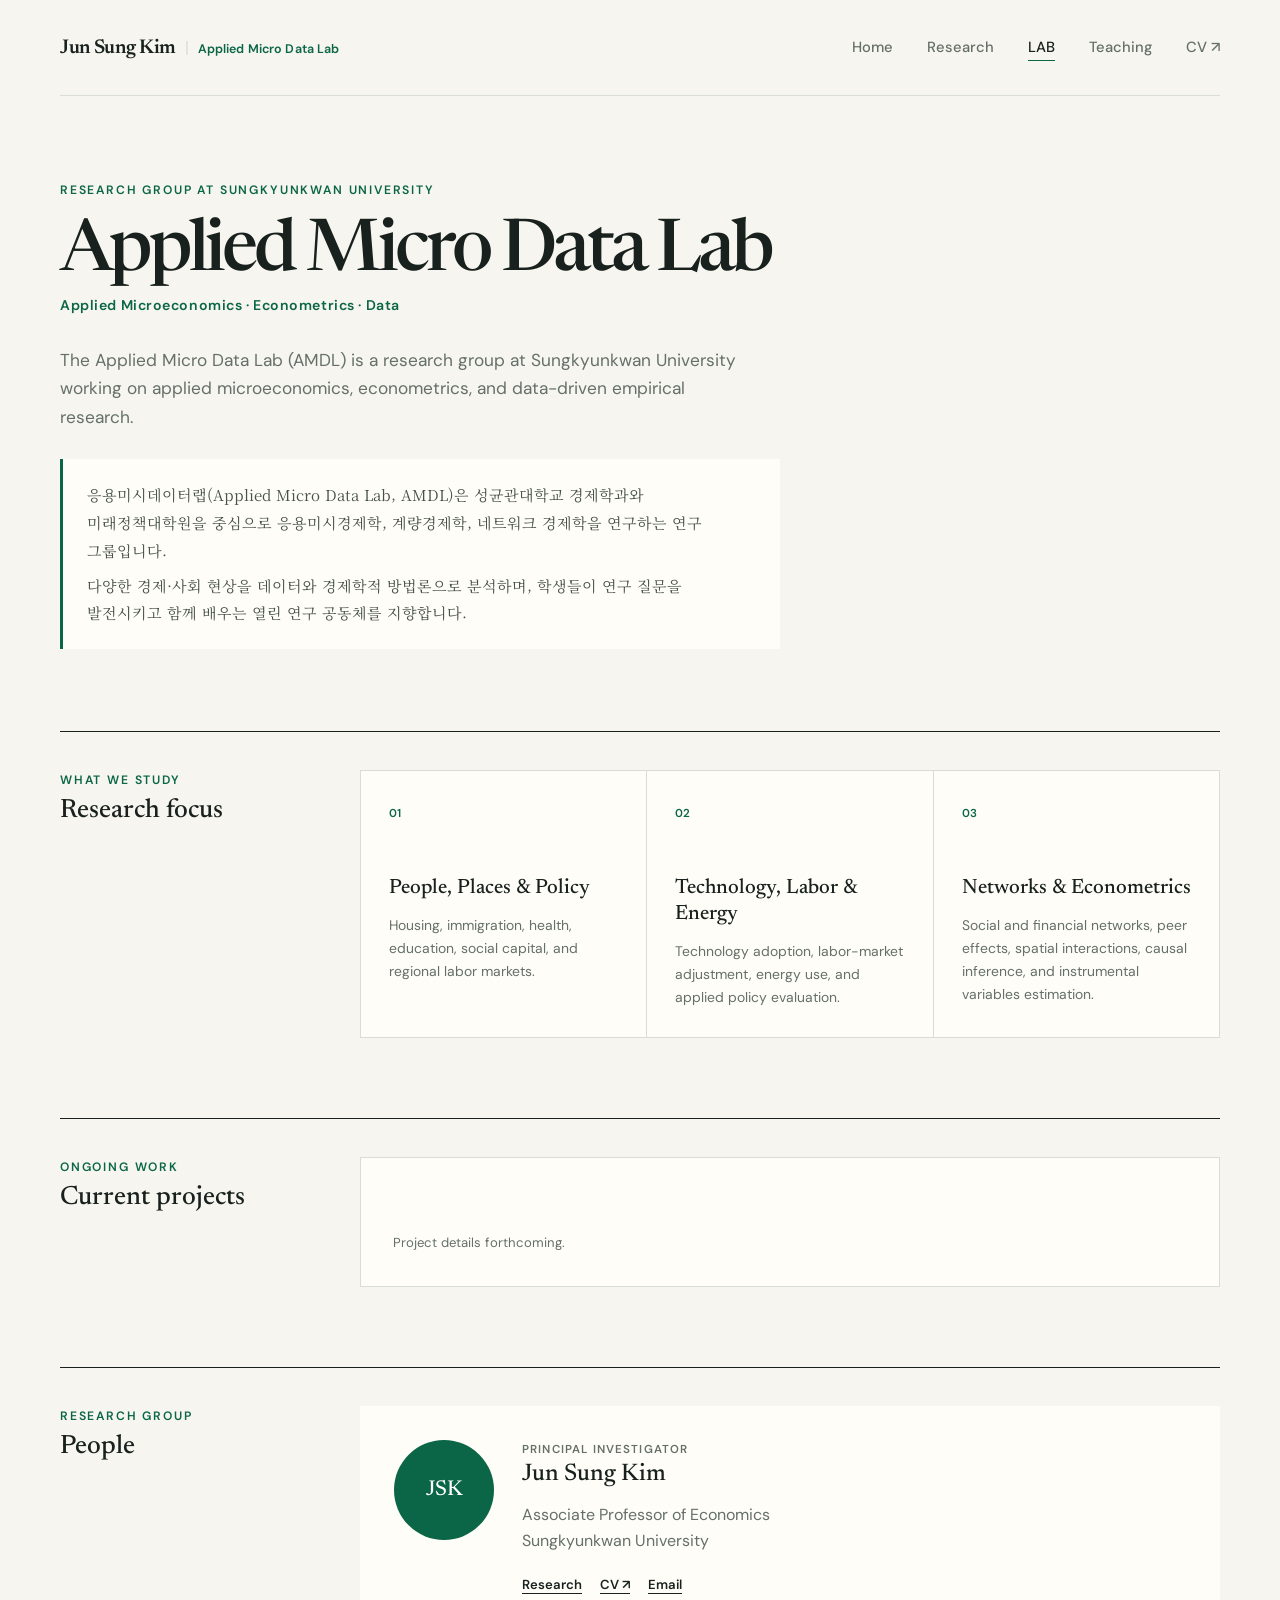
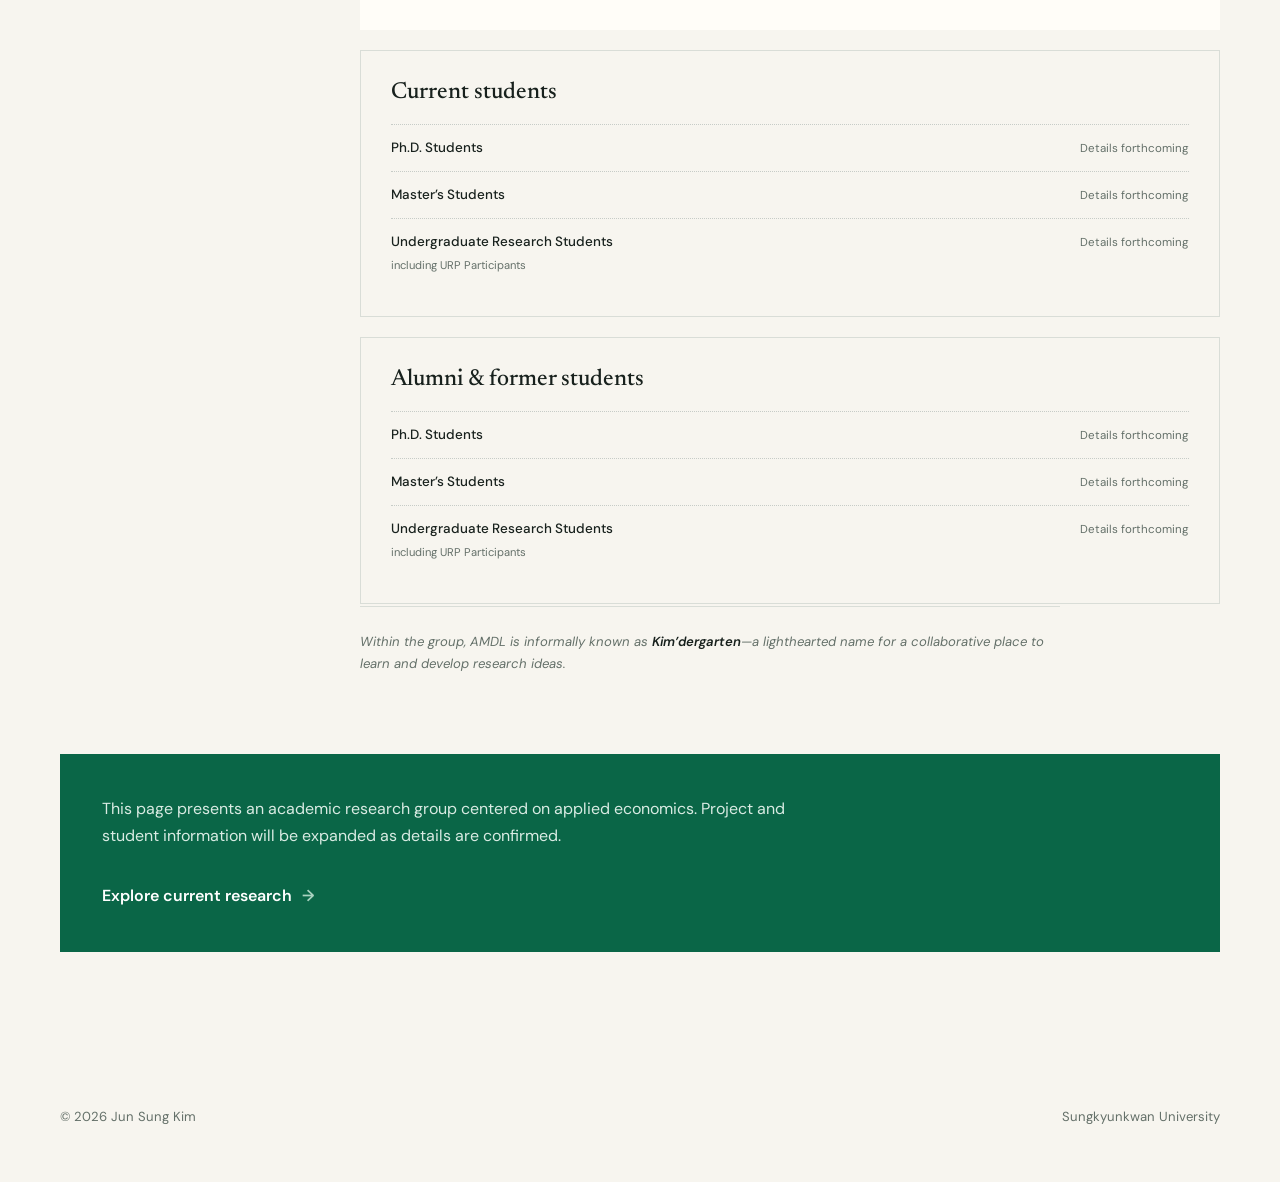
==== lab.html @ 31ae0c9d "Refine lab copy navigation and contact" ====
<!doctype html>
<html lang="en">
<head>
  <meta charset="utf-8">
  <meta name="viewport" content="width=device-width, initial-scale=1">
  <meta name="description" content="Applied Micro Data Lab, an economics research group at Sungkyunkwan University led by Jun Sung Kim.">
  <title>LAB | Jun Sung Kim</title>
  <link rel="preconnect" href="https://fonts.googleapis.com">
  <link rel="preconnect" href="https://fonts.gstatic.com" crossorigin>
  <link href="https://fonts.googleapis.com/css2?family=DM+Sans:wght@400;500;600&family=Newsreader:opsz,wght@6..72,500;6..72,600&family=Noto+Serif+KR:wght@500;600&display=swap" rel="stylesheet">
  <link rel="stylesheet" href="assets/style.css">
  <script src="assets/lab-data.js" defer></script>
  <script src="assets/site.js" defer></script>
</head>
<body>
  <header class="site-header">
    <a class="brand" href="index.html" aria-label="Jun Sung Kim and Applied Micro Data Lab, home"><strong>Jun Sung Kim</strong><span class="brand-divider">|</span><span class="brand-lab" data-lab-brand>Applied Micro Data Lab</span></a>
    <button class="menu-toggle" type="button" aria-expanded="false" aria-controls="site-nav">Menu</button>
    <nav id="site-nav" class="site-nav" aria-label="Primary navigation">
      <a href="index.html">Home</a>
      <a href="research.html">Research</a>
      <a class="active" href="lab.html" aria-current="page">LAB</a>
      <a href="teaching.html">Teaching</a>
      <a href="assets/Jun_Sung_Kim_CV.pdf" target="_blank">CV <span aria-hidden="true">↗</span></a>
    </nav>
  </header>

  <main class="page-shell lab-page">
    <header class="lab-heading">
      <p class="eyebrow">Research group at Sungkyunkwan University</p>
      <h1 data-lab-name>Applied Micro Data Lab</h1>
      <p class="lab-tagline" data-lab-tagline>Applied Microeconomics · Econometrics · Data</p>
      <p class="lab-introduction" data-lab-description>The Applied Micro Data Lab (AMDL) is a research group at Sungkyunkwan University working on applied microeconomics, econometrics, and data-driven empirical research.</p>
      <div class="lab-introduction-ko" lang="ko">
        <p>응용미시데이터랩(Applied Micro Data Lab, AMDL)은 성균관대학교 경제학과와 미래정책대학원을 중심으로 응용미시경제학, 계량경제학, 네트워크 경제학을 연구하는 연구 그룹입니다.</p>
        <p>다양한 경제·사회 현상을 데이터와 경제학적 방법론으로 분석하며, 학생들이 연구 질문을 발전시키고 함께 배우는 열린 연구 공동체를 지향합니다.</p>
      </div>
    </header>

    <section class="lab-section lab-focus" aria-labelledby="lab-focus-title">
      <div class="section-label">
        <p class="small-label">What we study</p>
        <h2 id="lab-focus-title">Research focus</h2>
      </div>
      <div class="focus-grid">
        <article>
          <span>01</span>
          <h3>People, Places &amp; Policy</h3>
          <p>Housing, immigration, health, education, social capital, and regional labor markets.</p>
        </article>
        <article>
          <span>02</span>
          <h3>Technology, Labor &amp; Energy</h3>
          <p>Technology adoption, labor-market adjustment, energy use, and applied policy evaluation.</p>
        </article>
        <article>
          <span>03</span>
          <h3>Networks &amp; Econometrics</h3>
          <p>Social and financial networks, peer effects, spatial interactions, causal inference, and instrumental variables estimation.</p>
        </article>
      </div>
    </section>

    <section class="lab-section projects-section" aria-labelledby="projects-title">
      <div class="section-label">
        <p class="small-label">Ongoing work</p>
        <h2 id="projects-title">Current projects</h2>
      </div>
      <div class="project-list">
        <div class="empty-state">
          <p>Project details forthcoming.</p>
        </div>
      </div>
    </section>

    <section class="lab-section people-section" aria-labelledby="people-title">
      <div class="section-label">
        <p class="small-label">Research group</p>
        <h2 id="people-title">People</h2>
      </div>
      <div class="people-content">
        <article class="person-card">
          <div class="person-monogram" aria-hidden="true">JSK</div>
          <div>
            <p class="person-role">Principal Investigator</p>
            <h3>Jun Sung Kim</h3>
            <p>Associate Professor of Economics<br>Sungkyunkwan University</p>
            <div class="person-links">
              <a href="research.html">Research</a>
              <a href="assets/Jun_Sung_Kim_CV.pdf" target="_blank">CV ↗</a>
              <a href="mailto:jskim1221@g.skku.edu">Email</a>
            </div>
          </div>
        </article>
        <div class="people-groups">
          <section class="student-group" aria-labelledby="current-students-title">
            <h3 id="current-students-title">Current students</h3>
            <ul class="student-categories">
              <li><span>Ph.D. Students</span><em>Details forthcoming</em></li>
              <li><span>Master’s Students</span><em>Details forthcoming</em></li>
              <li><span>Undergraduate Research Students <small>including URP Participants</small></span><em>Details forthcoming</em></li>
            </ul>
          </section>
          <section class="student-group" aria-labelledby="former-students-title">
            <h3 id="former-students-title">Alumni &amp; former students</h3>
            <ul class="student-categories">
              <li><span>Ph.D. Students</span><em>Details forthcoming</em></li>
              <li><span>Master’s Students</span><em>Details forthcoming</em></li>
              <li><span>Undergraduate Research Students <small>including URP Participants</small></span><em>Details forthcoming</em></li>
            </ul>
          </section>
        </div>
      </div>
      <p class="lab-nickname">Within the group, AMDL is informally known as <span data-lab-informal>Kim’dergarten</span>—a lighthearted name for a collaborative place to learn and develop research ideas.</p>
    </section>

    <section class="lab-note" aria-label="About the group">
      <p>This page presents an academic research group centered on applied economics. Project and student information will be expanded as details are confirmed.</p>
      <a class="text-link" href="research.html">Explore current research <span aria-hidden="true">→</span></a>
    </section>
  </main>

  <footer class="site-footer"><p>© <span data-year></span> Jun Sung Kim</p><p>Sungkyunkwan University</p></footer>
</body>
</html>
---- assets/style.css ----
:root {
  --ink: #18211d;
  --muted: #647069;
  --paper: #f7f5ef;
  --surface: #fffdf8;
  --line: #d9ddd7;
  --accent: #0a6647;
  --accent-light: #dcece5;
  --max-width: 1160px;
}

* { box-sizing: border-box; }

html { scroll-behavior: smooth; }

body {
  margin: 0;
  color: var(--ink);
  background: var(--paper);
  font-family: "DM Sans", sans-serif;
  font-size: 16px;
  line-height: 1.65;
  -webkit-font-smoothing: antialiased;
}

a { color: inherit; }

.site-header {
  width: min(calc(100% - 48px), var(--max-width));
  min-height: 96px;
  margin: 0 auto;
  display: flex;
  align-items: center;
  justify-content: space-between;
  border-bottom: 1px solid var(--line);
}

.brand {
  display: flex;
  align-items: baseline;
  gap: 9px;
  font: 500 1.05rem/1 "DM Sans", sans-serif;
  text-decoration: none;
  letter-spacing: -0.02em;
}

.brand strong { font: 600 1.25rem/1 "Newsreader", serif; }
.brand-divider { color: var(--line); font-weight: 400; }
.brand-lab { color: var(--accent); font-size: 0.78rem; font-weight: 600; letter-spacing: 0.01em; }

.site-nav { display: flex; align-items: center; gap: 34px; }

.site-nav a {
  color: var(--muted);
  font-size: 0.92rem;
  font-weight: 500;
  text-decoration: none;
  transition: color 160ms ease;
}

.site-nav a:hover, .site-nav a.active { color: var(--ink); }
.site-nav a.active { text-decoration: underline; text-decoration-color: var(--accent); text-underline-offset: 8px; }
.menu-toggle { display: none; }

main, .site-footer { width: min(calc(100% - 48px), var(--max-width)); margin-inline: auto; }

.hero {
  min-height: 490px;
  padding: 92px 0 72px;
  position: relative;
  overflow: hidden;
}

.hero::after {
  content: "";
  position: absolute;
  width: 460px;
  height: 460px;
  right: -90px;
  top: 56px;
  z-index: -1;
  border: 1px solid #c9d6ce;
  border-radius: 50%;
  box-shadow: inset 0 0 0 74px var(--paper), inset 0 0 0 75px #dbe2dd;
}

.eyebrow, .small-label {
  color: var(--accent);
  font-size: 0.76rem;
  font-weight: 600;
  letter-spacing: 0.15em;
  text-transform: uppercase;
}

.hero h1, .page-heading h1 {
  margin: 18px 0 24px;
  font: 500 clamp(4.3rem, 9vw, 7.6rem)/0.84 "Newsreader", serif;
  letter-spacing: -0.065em;
}

.hero h1 { font-size: clamp(3rem, 5.6vw, 4.9rem); }

.hero h1 span {
  color: var(--accent);
  font-family: "Noto Serif KR", serif;
  font-size: 0.44em;
  font-weight: 500;
  letter-spacing: -0.06em;
}

.hero-intro {
  max-width: 650px;
  margin: 0;
  color: #465149;
  font: 500 clamp(1.2rem, 2vw, 1.55rem)/1.5 "Newsreader", serif;
}

.hero-actions { display: flex; gap: 12px; margin-top: 38px; }

.button {
  display: inline-flex;
  align-items: center;
  justify-content: center;
  min-height: 48px;
  padding: 10px 20px;
  border: 1px solid var(--ink);
  text-decoration: none;
  font-size: 0.9rem;
  font-weight: 600;
  transition: transform 160ms ease, background 160ms ease;
}

.button:hover { transform: translateY(-2px); }
.button-primary { color: white; background: var(--ink); }
.button-secondary { background: transparent; }

.home-grid {
  display: grid;
  grid-template-columns: 1fr 1fr 0.82fr;
  border-top: 1px solid var(--line);
  border-bottom: 1px solid var(--line);
}

.feature-card, .contact-card { min-height: 310px; padding: 40px; }
.feature-card { border-right: 1px solid var(--line); }
.card-number { color: var(--accent); font-size: 0.75rem; }
.feature-card h2 { margin: 52px 0 12px; font: 500 2rem "Newsreader", serif; }
.feature-card p { max-width: 340px; color: var(--muted); }
.text-link { display: inline-block; margin-top: 14px; font-weight: 600; text-decoration: none; }
.text-link span { color: var(--accent); margin-left: 6px; }

.contact-card {
  color: white;
  background: var(--accent);
  display: flex;
  flex-direction: column;
  justify-content: space-between;
}

.contact-card .small-label { color: #a9d2c0; }
.contact-card p { margin: 6px 0; }
.contact-card a { font-weight: 600; text-underline-offset: 4px; }

.site-footer {
  min-height: 130px;
  display: flex;
  align-items: center;
  justify-content: space-between;
  color: var(--muted);
  font-size: 0.82rem;
}

.page-shell { padding: 72px 0 100px; }
.page-heading { max-width: 800px; margin-bottom: 72px; }
.page-heading h1 { font-size: clamp(2.9rem, 5.5vw, 4.8rem); }
.page-heading > p:last-child { max-width: 620px; color: var(--muted); font-size: 1.12rem; }

.research-section { display: grid; grid-template-columns: 250px 1fr; gap: 50px; padding-top: 32px; border-top: 1px solid var(--ink); }
.research-section + .research-section { margin-top: 100px; }
.research-section > h2 { margin: 0; font: 500 1.6rem "Newsreader", serif; }
.publication-list { margin: 0; padding: 0; list-style: none; }
.publication-list li { display: grid; grid-template-columns: 68px 1fr; gap: 22px; padding: 0 0 34px; margin-bottom: 34px; border-bottom: 1px solid var(--line); }
.pub-year { color: var(--accent); font-size: 0.8rem; font-weight: 600; }
.publication-list h3, .paper-card h3 { margin: -6px 0 8px; font: 500 1.38rem/1.35 "Newsreader", serif; }
.publication-list h3 a { text-decoration: none; transition: color 160ms ease; }
.publication-list h3 a:hover { color: var(--accent); }
.publication-list h3 a span { color: var(--accent); font: 500 0.78rem "DM Sans", sans-serif; }
.publication-list p, .paper-card p { margin: 0; color: var(--muted); font-size: 0.9rem; }

.paper-card { display: flex; gap: 32px; align-items: center; justify-content: space-between; padding: 32px; background: var(--surface); }
.paper-card .button { flex: 0 0 auto; }

.teaching-list { border-top: 1px solid var(--ink); }
.institution { display: grid; grid-template-columns: 320px 1fr; gap: 50px; padding: 48px 0; border-bottom: 1px solid var(--line); }
.institution-heading > span { color: var(--accent); font-size: 0.72rem; font-weight: 600; letter-spacing: 0.12em; text-transform: uppercase; }
.institution h2 { margin: 8px 0 0; font: 500 1.65rem "Newsreader", serif; }
.institution ul { margin: 0; padding: 0; list-style: none; }
.institution li { padding: 13px 0; border-bottom: 1px dotted #c7ccc7; }
.institution li:last-child { border: 0; }
.institution li strong { display: inline-block; min-width: 110px; color: var(--accent); font-size: 0.8rem; }
.institution li span { float: right; color: var(--muted); font-size: 0.78rem; }

.lab-heading { max-width: 850px; margin-bottom: 82px; }
.lab-heading h1 { margin: 18px 0 6px; font: 500 clamp(3rem, 5.6vw, 4.9rem)/0.98 "Newsreader", serif; letter-spacing: -0.055em; }
.lab-tagline { margin: 0 0 28px; color: var(--accent); font-size: 0.88rem; font-weight: 600; letter-spacing: 0.04em; }
.lab-introduction { max-width: 680px; margin: 0; color: var(--muted); font-size: 1.08rem; }
.lab-introduction-ko { max-width: 720px; margin-top: 28px; padding: 22px 24px; border-left: 3px solid var(--accent); background: var(--surface); font-family: "Noto Serif KR", serif; word-break: keep-all; }
.lab-introduction-ko p { margin: 0; color: #465149; font-size: 0.94rem; line-height: 1.85; }
.lab-introduction-ko p + p { margin-top: 7px; }
.lab-section { display: grid; grid-template-columns: 250px 1fr; gap: 50px; padding: 38px 0 80px; border-top: 1px solid var(--ink); }
.section-label h2 { margin: 8px 0 0; font: 500 1.65rem "Newsreader", serif; }
.section-label p { margin: 0; }
.focus-grid { display: grid; grid-template-columns: repeat(3, 1fr); gap: 1px; background: var(--line); border: 1px solid var(--line); }
.focus-grid article { min-height: 260px; padding: 28px; background: var(--surface); }
.focus-grid article > span { color: var(--accent); font-size: 0.72rem; font-weight: 600; }
.focus-grid h3 { margin: 50px 0 12px; font: 500 1.3rem/1.25 "Newsreader", serif; }
.focus-grid p { margin: 0; color: var(--muted); font-size: 0.87rem; }
.people-content { display: block; }
.person-card { display: grid; grid-template-columns: 100px 1fr; gap: 28px; padding: 34px; background: var(--surface); }
.person-monogram { width: 100px; height: 100px; display: grid; place-items: center; border-radius: 50%; color: white; background: var(--accent); font: 500 1.35rem "Newsreader", serif; }
.person-role { margin: 0 0 3px; color: var(--accent); font-size: 0.72rem; font-weight: 600; letter-spacing: 0.1em; text-transform: uppercase; }
.person-card h3, .students-note h3 { margin: 0 0 8px; font: 500 1.5rem "Newsreader", serif; }
.person-card p, .students-note p { color: var(--muted); }
.person-links { display: flex; gap: 18px; margin-top: 20px; }
.person-links a { font-size: 0.82rem; font-weight: 600; text-underline-offset: 4px; }
.people-groups { display: grid; gap: 20px; margin-top: 20px; }
.student-group { padding: 30px; border: 1px solid var(--line); }
.student-group .small-label { margin: 0 0 6px; }
.student-group h3 { margin: 0 0 20px; font: 500 1.45rem "Newsreader", serif; }
.student-categories { margin: 0; padding: 0; list-style: none; }
.student-categories li { display: flex; align-items: baseline; justify-content: space-between; gap: 20px; padding: 12px 0; border-top: 1px dotted #c7ccc7; }
.student-categories span { font-size: 0.84rem; font-weight: 500; }
.student-categories small { display: block; margin-top: 2px; color: var(--muted); font-size: 0.7rem; font-weight: 400; }
.student-categories em { flex: 0 0 auto; color: var(--muted); font-size: 0.72rem; font-style: normal; }
.project-list { min-width: 0; }
.empty-state { min-height: 130px; padding: 32px; display: flex; align-items: flex-end; border: 1px solid var(--line); background: var(--surface); }
.empty-state p { margin: 0; color: var(--muted); font-size: 0.82rem; }
.lab-nickname { grid-column: 2; max-width: 700px; margin: -48px 0 0; padding-top: 24px; border-top: 1px solid var(--line); color: var(--muted); font-size: 0.82rem; font-style: italic; }
.lab-nickname span { color: var(--ink); font-weight: 600; }
.lab-note { padding: 42px; color: white; background: var(--accent); }
.lab-note p { max-width: 700px; margin: 0 0 20px; color: #d9ebe3; }
.lab-note .text-link { color: white; }
.lab-note .text-link span { color: #a9d2c0; }

@media (max-width: 800px) {
  .site-header { min-height: 78px; }
  .menu-toggle { display: block; padding: 9px 0; border: 0; color: var(--ink); background: none; font: 600 0.85rem "DM Sans", sans-serif; }
  .site-nav { display: none; position: absolute; z-index: 10; top: 78px; left: 0; width: 100%; padding: 22px 24px 28px; background: var(--paper); border-bottom: 1px solid var(--line); flex-direction: column; align-items: flex-start; gap: 18px; }
  .site-nav.open { display: flex; }
  .hero { min-height: auto; padding: 64px 0; }
  .hero::after { width: 280px; height: 280px; right: -150px; top: 80px; }
  .hero h1 { font-size: clamp(2.9rem, 13vw, 4.2rem); }
  .home-grid { grid-template-columns: 1fr; }
  .feature-card { border-right: 0; border-bottom: 1px solid var(--line); }
  .page-shell { padding-top: 58px; }
  .page-heading { margin-bottom: 54px; }
  .research-section, .institution { grid-template-columns: 1fr; gap: 30px; }
  .paper-card { align-items: flex-start; flex-direction: column; }
  .lab-section { grid-template-columns: 1fr; gap: 28px; }
  .focus-grid { grid-template-columns: 1fr; }
  .focus-grid article { min-height: 210px; }
  .people-content { grid-template-columns: 1fr; }
  .lab-nickname { grid-column: 1; margin-top: -34px; }
}

@media (max-width: 520px) {
  .site-header, main, .site-footer { width: min(calc(100% - 32px), var(--max-width)); }
  .hero-actions { align-items: stretch; flex-direction: column; }
  .feature-card, .contact-card { min-height: 280px; padding: 30px; }
  .publication-list li { grid-template-columns: 1fr; gap: 8px; }
  .institution li strong { display: block; }
  .institution li span { float: none; display: block; margin-top: 3px; }
  .site-footer { align-items: flex-start; flex-direction: column; justify-content: center; gap: 2px; }
  .site-footer p { margin: 0; }
  .lab-heading h1 { font-size: clamp(2.8rem, 13vw, 4rem); }
  .person-card { grid-template-columns: 1fr; }
  .person-monogram { width: 76px; height: 76px; }
  .lab-note { padding: 30px; }
  .student-categories li { align-items: flex-start; flex-direction: column; gap: 2px; }
  .brand { gap: 6px; }
  .brand strong { font-size: 1.08rem; }
  .brand-lab { max-width: 94px; font-size: 0.65rem; line-height: 1.15; }
}

@media (prefers-reduced-motion: reduce) {
  html { scroll-behavior: auto; }
  *, *::before, *::after { transition: none !important; }
}
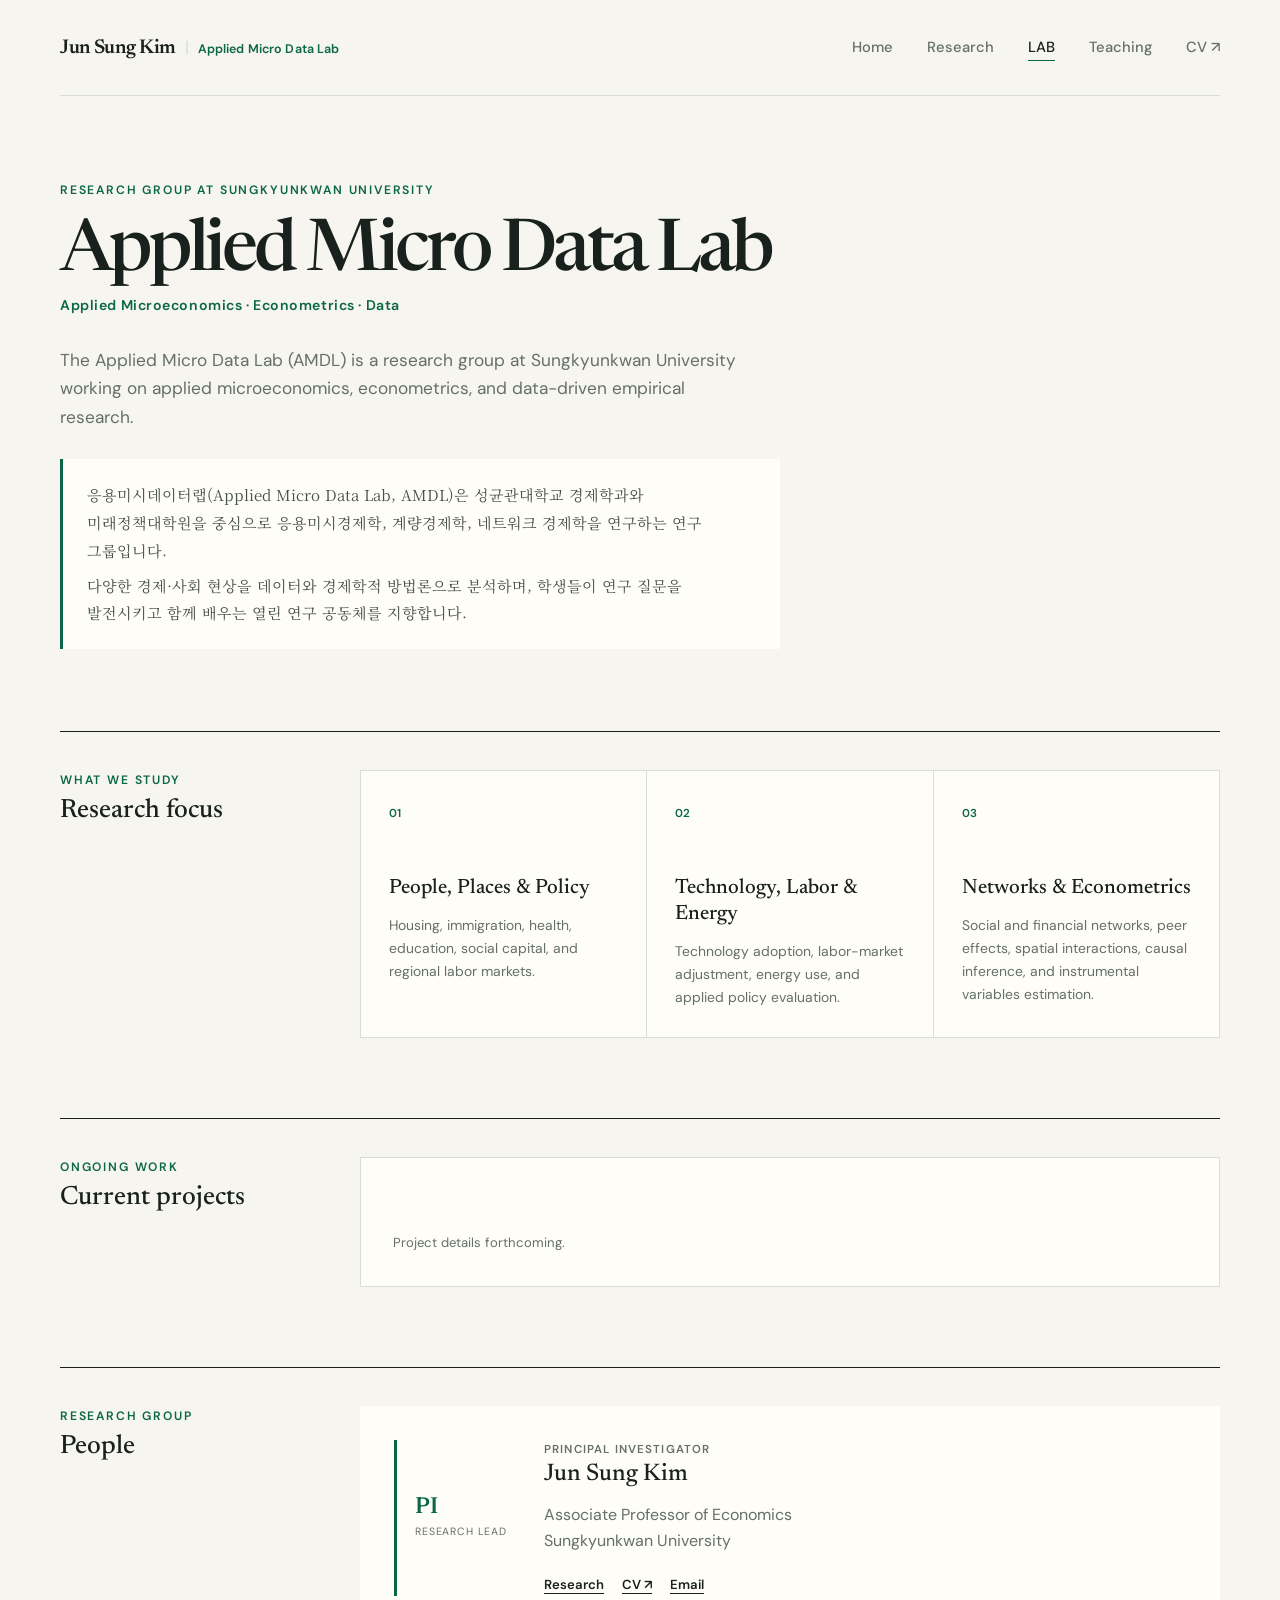
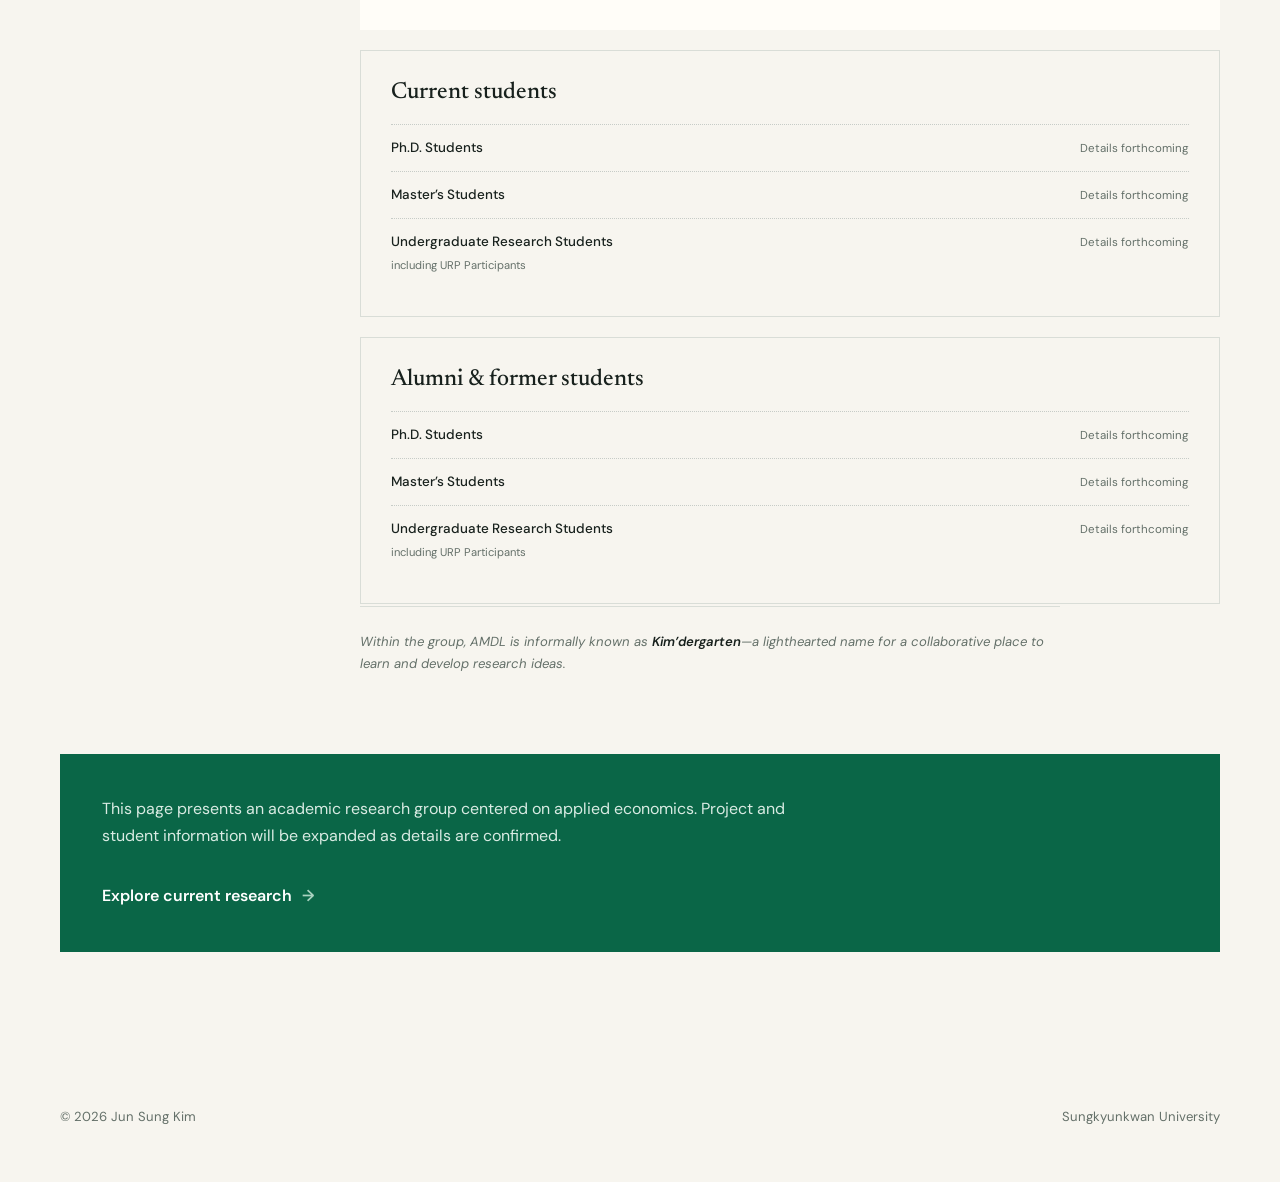
==== commit 4b1092fb: "Replace lab profile monogram with PI marker" ====
--- a/lab.html
+++ b/lab.html
@@ -80,7 +80,10 @@
       </div>
       <div class="people-content">
         <article class="person-card">
-          <div class="person-monogram" aria-hidden="true">JSK</div>
+          <div class="person-marker" aria-hidden="true">
+            <span>PI</span>
+            <small>Research lead</small>
+          </div>
           <div>
             <p class="person-role">Principal Investigator</p>
             <h3>Jun Sung Kim</h3>
--- a/assets/style.css
+++ b/assets/style.css
@@ -216,8 +216,10 @@
 .focus-grid h3 { margin: 50px 0 12px; font: 500 1.3rem/1.25 "Newsreader", serif; }
 .focus-grid p { margin: 0; color: var(--muted); font-size: 0.87rem; }
 .people-content { display: block; }
-.person-card { display: grid; grid-template-columns: 100px 1fr; gap: 28px; padding: 34px; background: var(--surface); }
-.person-monogram { width: 100px; height: 100px; display: grid; place-items: center; border-radius: 50%; color: white; background: var(--accent); font: 500 1.35rem "Newsreader", serif; }
+.person-card { display: grid; grid-template-columns: 120px 1fr; gap: 30px; padding: 34px; background: var(--surface); }
+.person-marker { min-height: 100px; padding-left: 18px; border-left: 3px solid var(--accent); display: flex; flex-direction: column; justify-content: center; }
+.person-marker span { color: var(--accent); font: 600 1.45rem "Newsreader", serif; }
+.person-marker small { margin-top: 4px; color: var(--muted); font-size: 0.66rem; letter-spacing: 0.08em; text-transform: uppercase; }
 .person-role { margin: 0 0 3px; color: var(--accent); font-size: 0.72rem; font-weight: 600; letter-spacing: 0.1em; text-transform: uppercase; }
 .person-card h3, .students-note h3 { margin: 0 0 8px; font: 500 1.5rem "Newsreader", serif; }
 .person-card p, .students-note p { color: var(--muted); }
@@ -274,7 +276,7 @@
   .site-footer p { margin: 0; }
   .lab-heading h1 { font-size: clamp(2.8rem, 13vw, 4rem); }
   .person-card { grid-template-columns: 1fr; }
-  .person-monogram { width: 76px; height: 76px; }
+  .person-marker { min-height: 70px; }
   .lab-note { padding: 30px; }
   .student-categories li { align-items: flex-start; flex-direction: column; gap: 2px; }
   .brand { gap: 6px; }
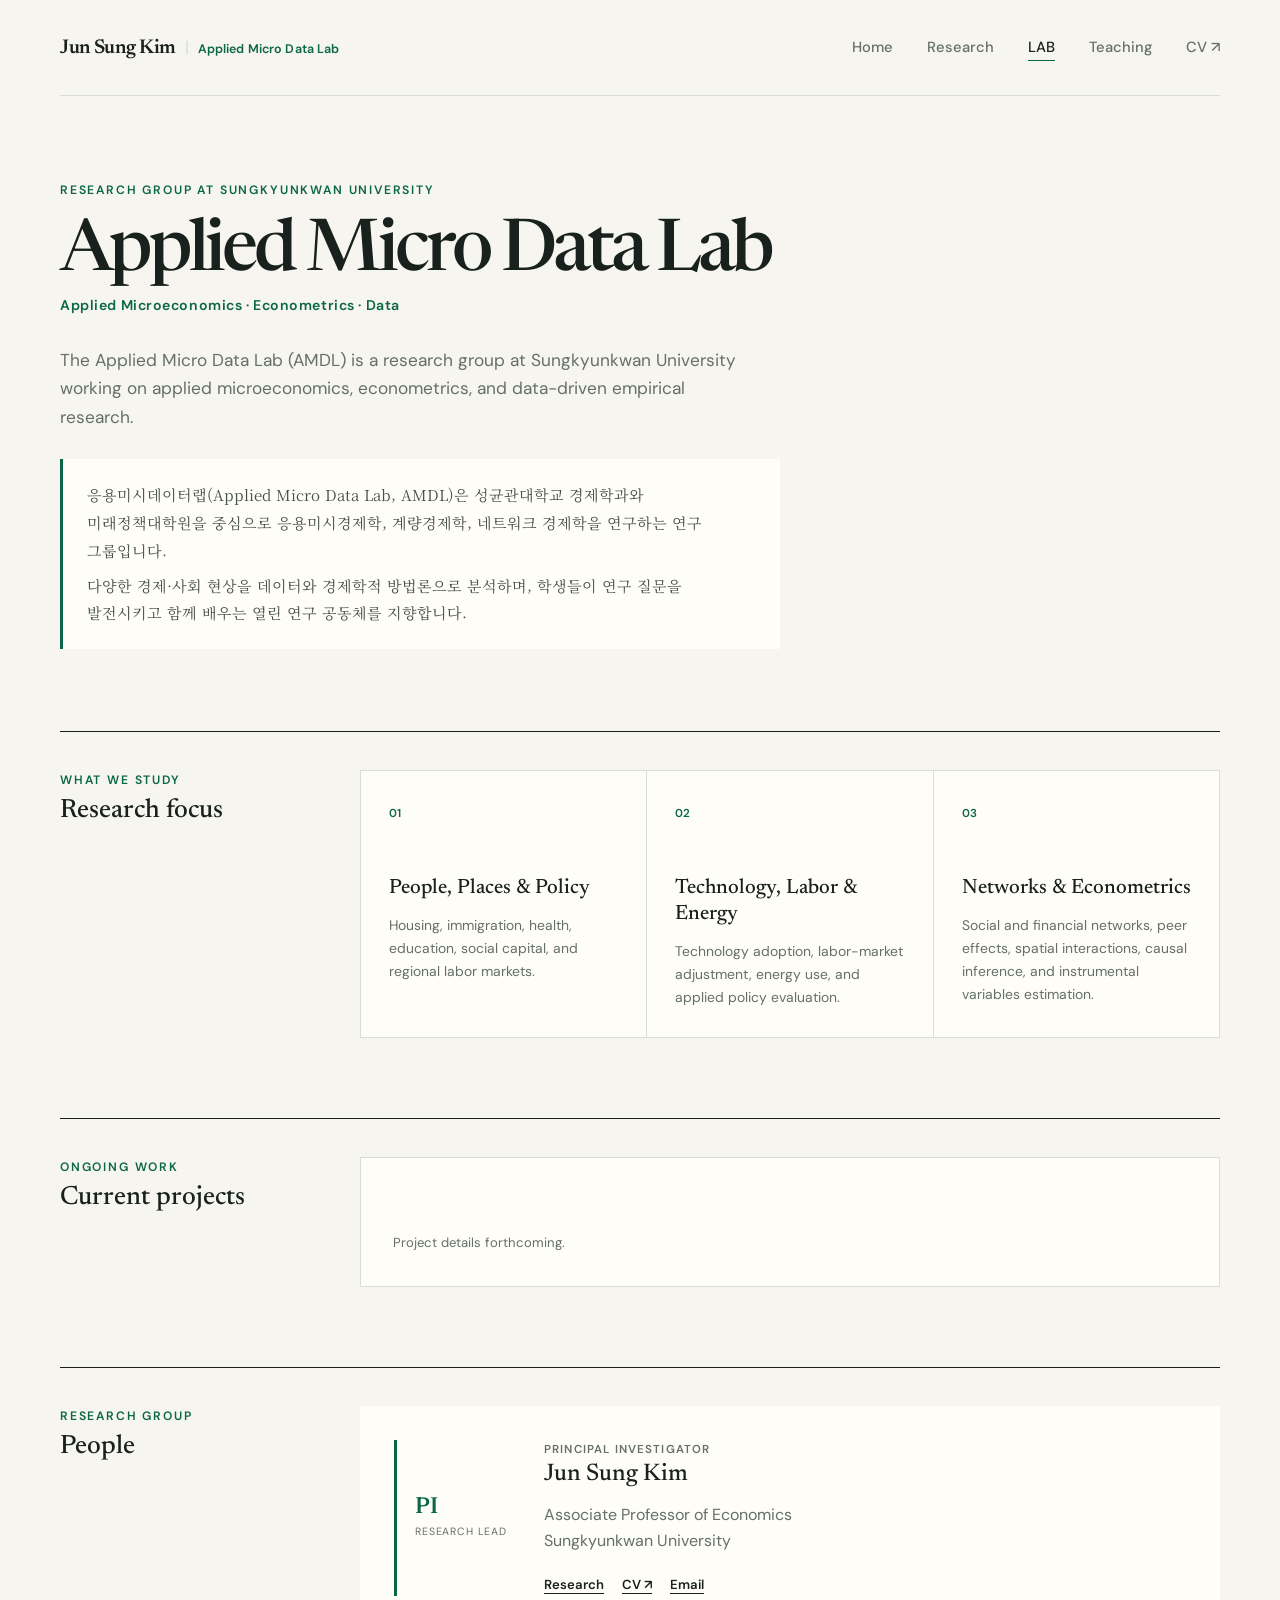
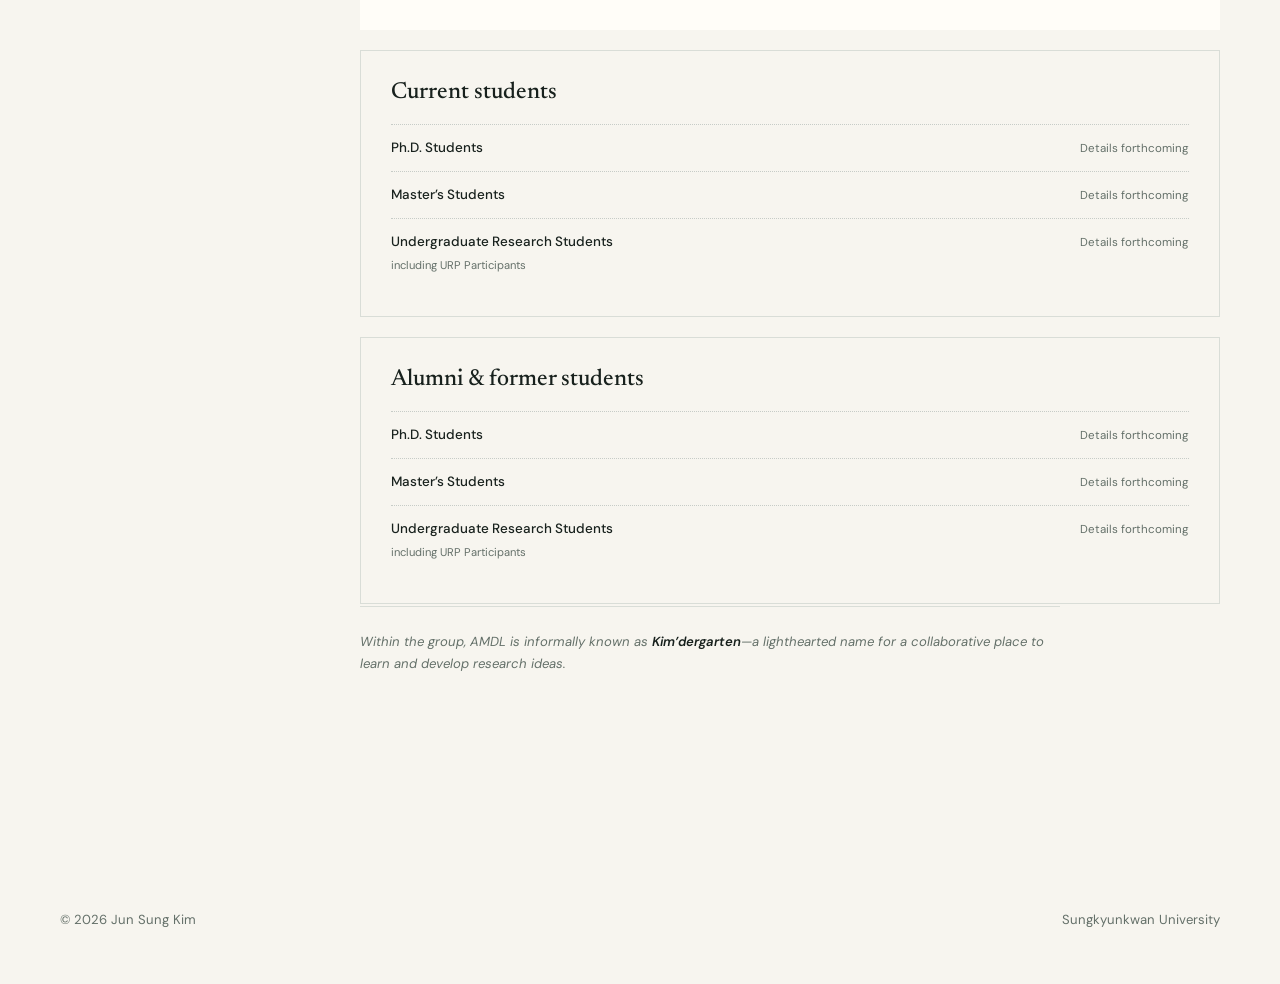
==== commit d3f23cc6: "Remove lab footer callout" ====
--- a/lab.html
+++ b/lab.html
@@ -117,10 +117,6 @@
       <p class="lab-nickname">Within the group, AMDL is informally known as <span data-lab-informal>Kim’dergarten</span>—a lighthearted name for a collaborative place to learn and develop research ideas.</p>
     </section>
 
-    <section class="lab-note" aria-label="About the group">
-      <p>This page presents an academic research group centered on applied economics. Project and student information will be expanded as details are confirmed.</p>
-      <a class="text-link" href="research.html">Explore current research <span aria-hidden="true">→</span></a>
-    </section>
   </main>
 
   <footer class="site-footer"><p>© <span data-year></span> Jun Sung Kim</p><p>Sungkyunkwan University</p></footer>
--- a/assets/style.css
+++ b/assets/style.css
@@ -143,8 +143,7 @@
 
 .feature-card, .contact-card { min-height: 310px; padding: 40px; }
 .feature-card { border-right: 1px solid var(--line); }
-.card-number { color: var(--accent); font-size: 0.75rem; }
-.feature-card h2 { margin: 52px 0 12px; font: 500 2rem "Newsreader", serif; }
+.feature-card h2 { margin: 18px 0 12px; font: 500 2rem "Newsreader", serif; }
 .feature-card p { max-width: 340px; color: var(--muted); }
 .text-link { display: inline-block; margin-top: 14px; font-weight: 600; text-decoration: none; }
 .text-link span { color: var(--accent); margin-left: 6px; }
@@ -187,8 +186,10 @@
 .publication-list h3 a span { color: var(--accent); font: 500 0.78rem "DM Sans", sans-serif; }
 .publication-list p, .paper-card p { margin: 0; color: var(--muted); font-size: 0.9rem; }
 
+.working-paper-list { display: grid; gap: 14px; }
 .paper-card { display: flex; gap: 32px; align-items: center; justify-content: space-between; padding: 32px; background: var(--surface); }
 .paper-card .button { flex: 0 0 auto; }
+.paper-card .paper-status { display: inline-block; margin-top: 14px; padding: 4px 8px; color: var(--accent); background: var(--accent-light); font-size: 0.68rem; font-weight: 600; letter-spacing: 0.06em; text-transform: uppercase; }
 
 .teaching-list { border-top: 1px solid var(--ink); }
 .institution { display: grid; grid-template-columns: 320px 1fr; gap: 50px; padding: 48px 0; border-bottom: 1px solid var(--line); }
@@ -239,10 +240,6 @@
 .empty-state p { margin: 0; color: var(--muted); font-size: 0.82rem; }
 .lab-nickname { grid-column: 2; max-width: 700px; margin: -48px 0 0; padding-top: 24px; border-top: 1px solid var(--line); color: var(--muted); font-size: 0.82rem; font-style: italic; }
 .lab-nickname span { color: var(--ink); font-weight: 600; }
-.lab-note { padding: 42px; color: white; background: var(--accent); }
-.lab-note p { max-width: 700px; margin: 0 0 20px; color: #d9ebe3; }
-.lab-note .text-link { color: white; }
-.lab-note .text-link span { color: #a9d2c0; }
 
 @media (max-width: 800px) {
   .site-header { min-height: 78px; }
@@ -277,7 +274,6 @@
   .lab-heading h1 { font-size: clamp(2.8rem, 13vw, 4rem); }
   .person-card { grid-template-columns: 1fr; }
   .person-marker { min-height: 70px; }
-  .lab-note { padding: 30px; }
   .student-categories li { align-items: flex-start; flex-direction: column; gap: 2px; }
   .brand { gap: 6px; }
   .brand strong { font-size: 1.08rem; }
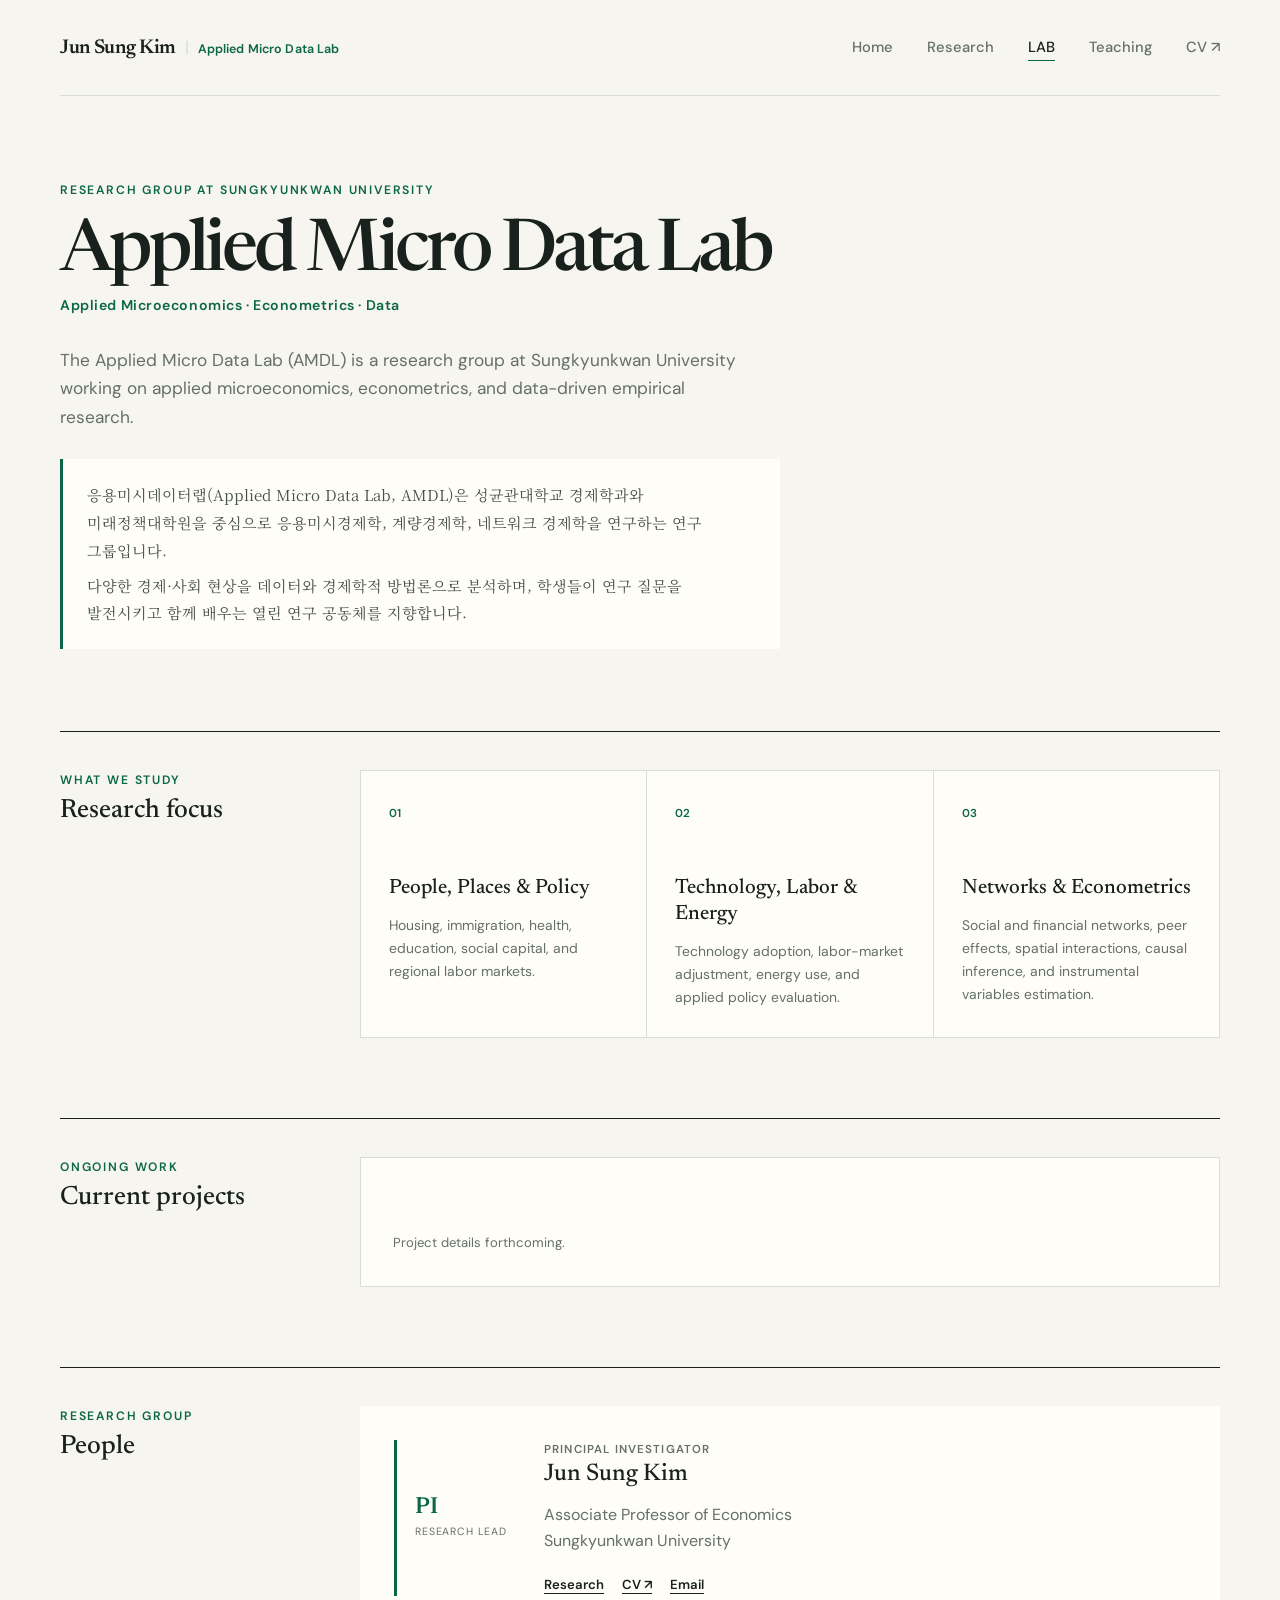
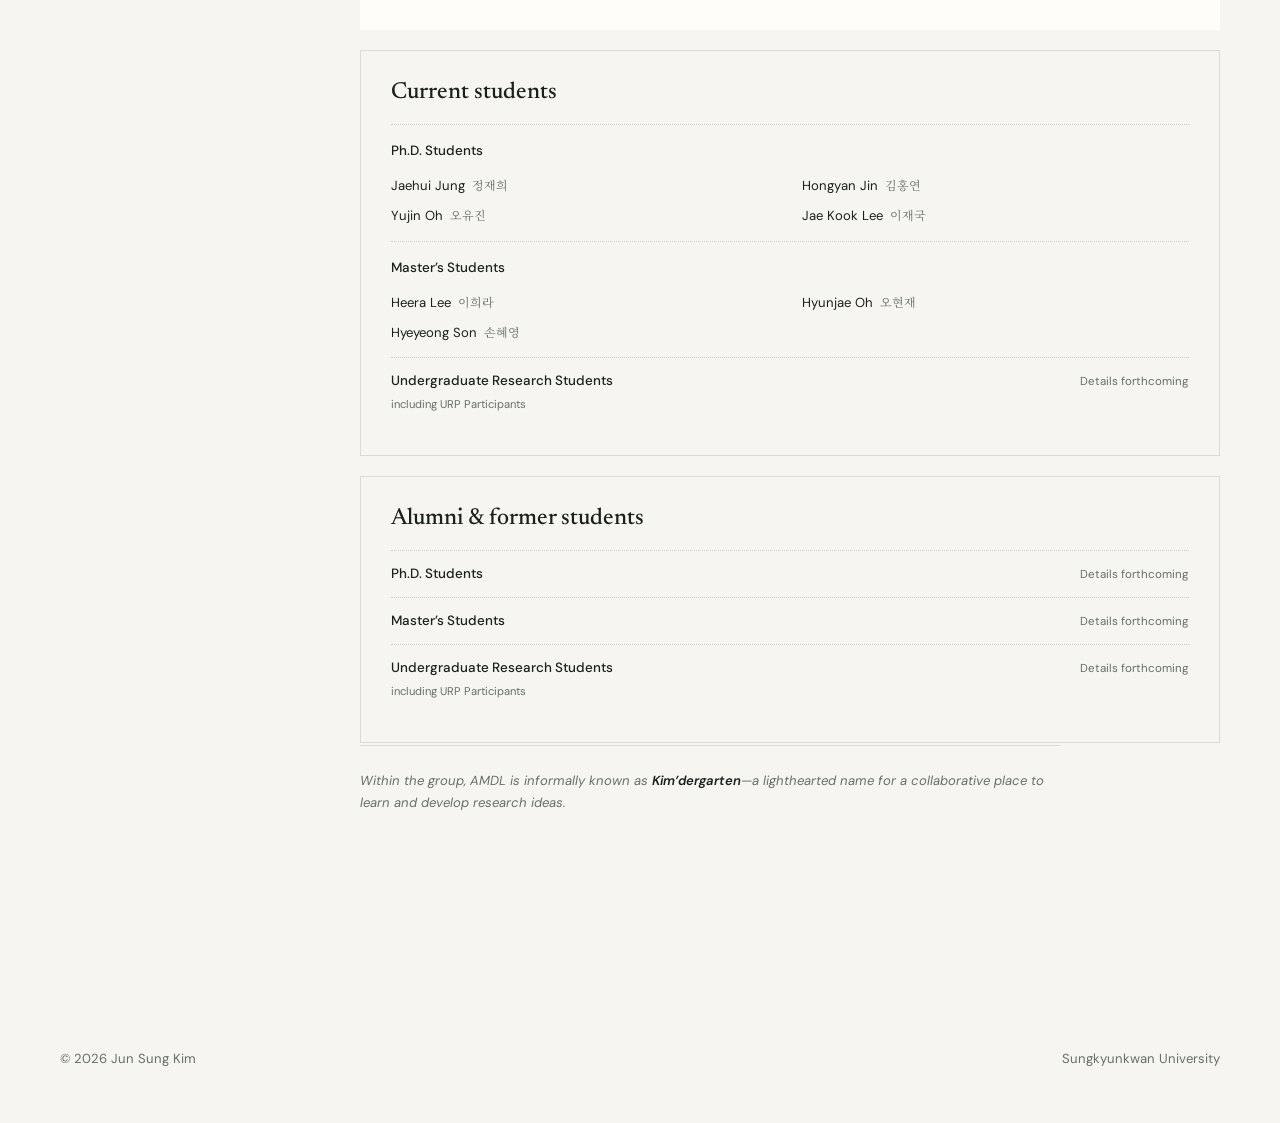
==== commit e09a2681: "Add current graduate students" ====
--- a/lab.html
+++ b/lab.html
@@ -99,8 +99,23 @@
           <section class="student-group" aria-labelledby="current-students-title">
             <h3 id="current-students-title">Current students</h3>
             <ul class="student-categories">
-              <li><span>Ph.D. Students</span><em>Details forthcoming</em></li>
-              <li><span>Master’s Students</span><em>Details forthcoming</em></li>
+              <li class="student-category-with-names">
+                <span>Ph.D. Students</span>
+                <ul class="student-names">
+                  <li>Jaehui Jung <small lang="ko">정재희</small></li>
+                  <li>Hongyan Jin <small lang="ko">김홍연</small></li>
+                  <li>Yujin Oh <small lang="ko">오유진</small></li>
+                  <li>Jae Kook Lee <small lang="ko">이재국</small></li>
+                </ul>
+              </li>
+              <li class="student-category-with-names">
+                <span>Master’s Students</span>
+                <ul class="student-names">
+                  <li>Heera Lee <small lang="ko">이희라</small></li>
+                  <li>Hyunjae Oh <small lang="ko">오현재</small></li>
+                  <li>Hyeyeong Son <small lang="ko">손혜영</small></li>
+                </ul>
+              </li>
               <li><span>Undergraduate Research Students <small>including URP Participants</small></span><em>Details forthcoming</em></li>
             </ul>
           </section>
--- a/assets/style.css
+++ b/assets/style.css
@@ -235,6 +235,10 @@
 .student-categories span { font-size: 0.84rem; font-weight: 500; }
 .student-categories small { display: block; margin-top: 2px; color: var(--muted); font-size: 0.7rem; font-weight: 400; }
 .student-categories em { flex: 0 0 auto; color: var(--muted); font-size: 0.72rem; font-style: normal; }
+.student-categories .student-category-with-names { display: block; }
+.student-names { display: grid; grid-template-columns: repeat(2, minmax(0, 1fr)); gap: 8px 24px; margin: 12px 0 2px; padding: 0; list-style: none; }
+.student-names li { display: flex; justify-content: flex-start; gap: 7px; padding: 0; border: 0; font-size: 0.82rem; }
+.student-names li small { display: inline; margin: 0; font-family: "Noto Serif KR", serif; font-size: 0.75rem; }
 .project-list { min-width: 0; }
 .empty-state { min-height: 130px; padding: 32px; display: flex; align-items: flex-end; border: 1px solid var(--line); background: var(--surface); }
 .empty-state p { margin: 0; color: var(--muted); font-size: 0.82rem; }
@@ -275,6 +279,8 @@
   .person-card { grid-template-columns: 1fr; }
   .person-marker { min-height: 70px; }
   .student-categories li { align-items: flex-start; flex-direction: column; gap: 2px; }
+  .student-names { grid-template-columns: 1fr; }
+  .student-names li { flex-direction: row; }
   .brand { gap: 6px; }
   .brand strong { font-size: 1.08rem; }
   .brand-lab { max-width: 94px; font-size: 0.65rem; line-height: 1.15; }
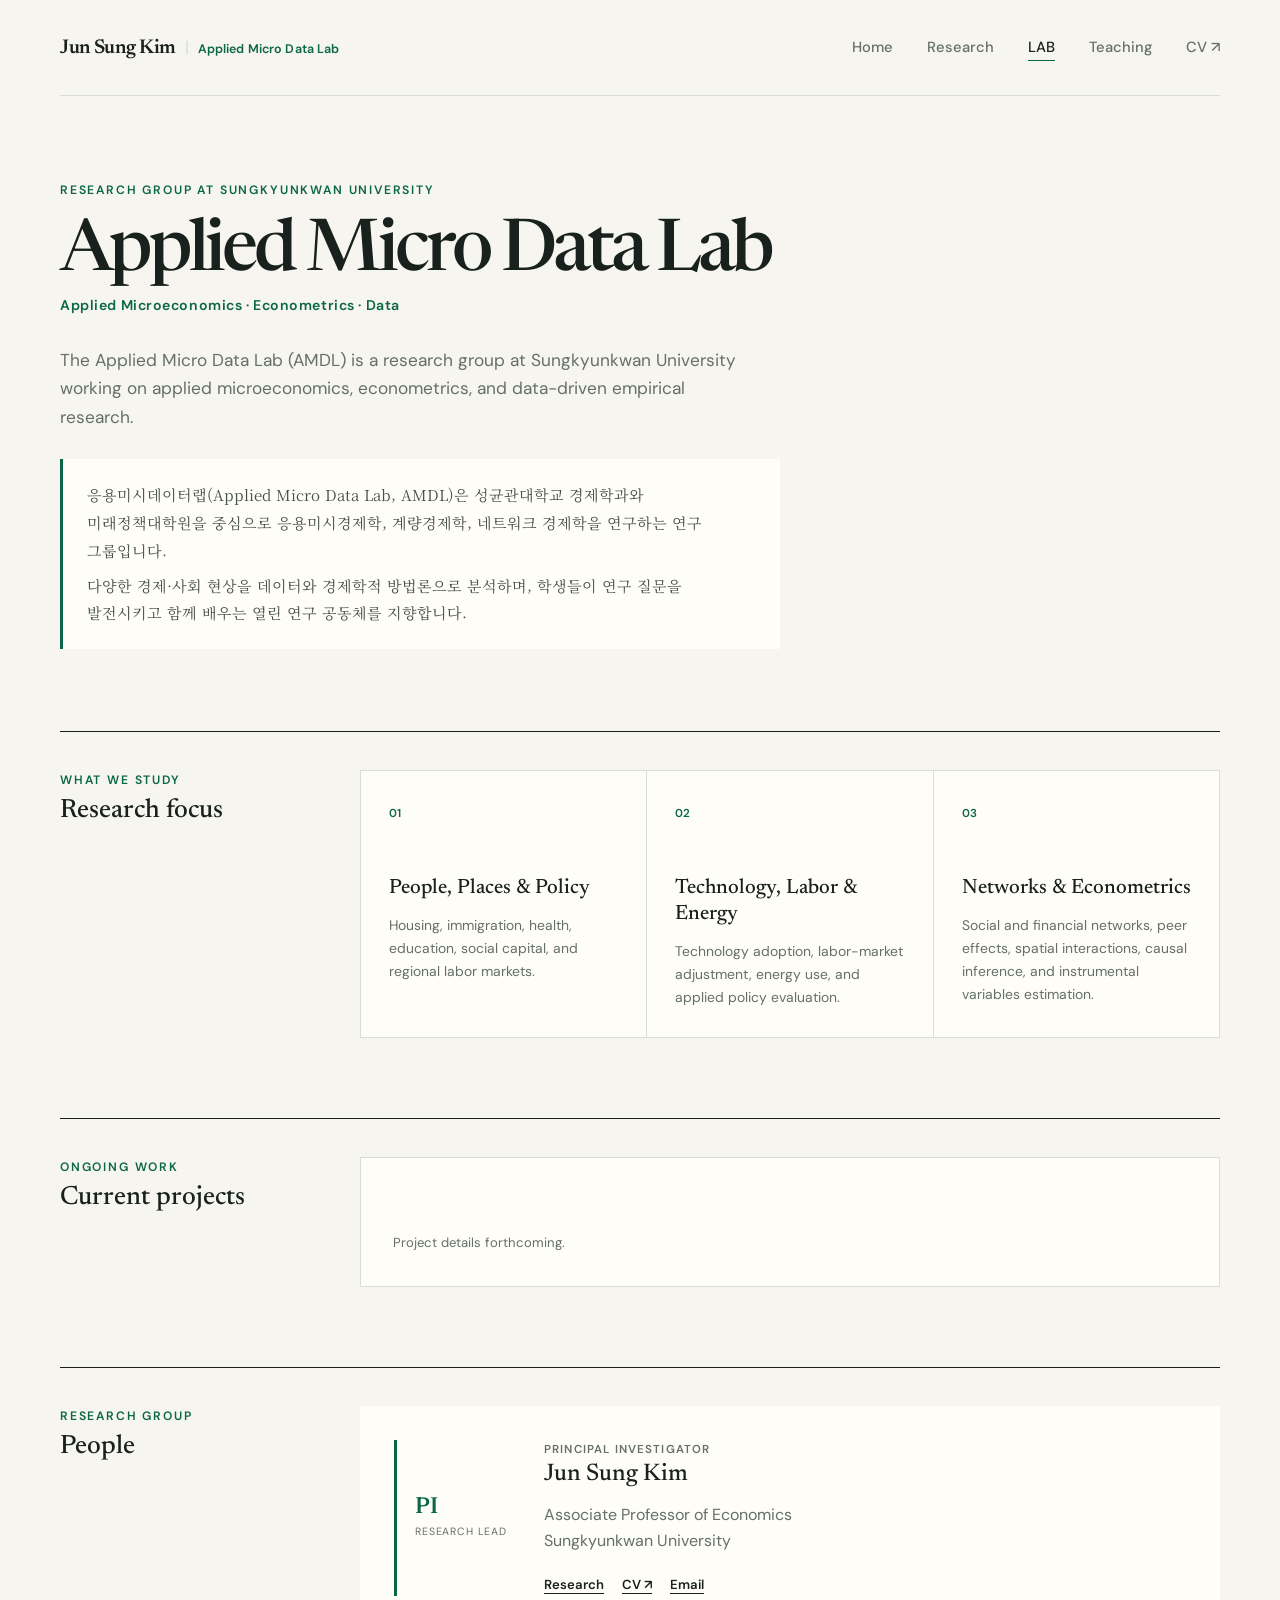
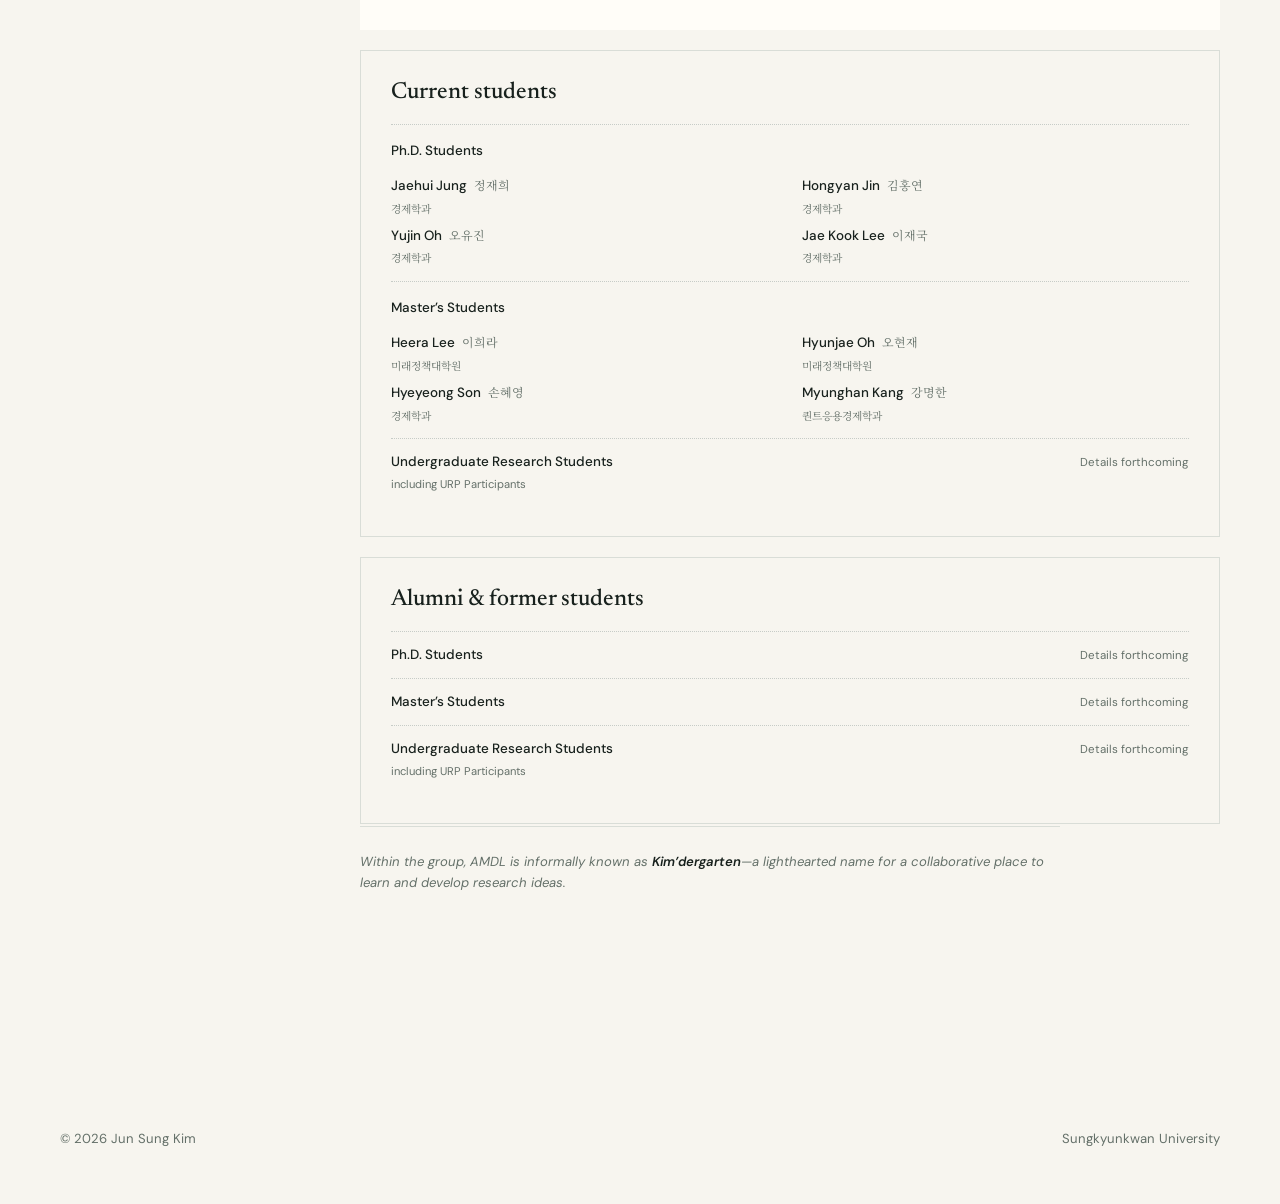
==== commit 1c07006c: "Add student affiliations and masters student" ====
--- a/lab.html
+++ b/lab.html
@@ -102,18 +102,19 @@
               <li class="student-category-with-names">
                 <span>Ph.D. Students</span>
                 <ul class="student-names">
-                  <li>Jaehui Jung <small lang="ko">정재희</small></li>
-                  <li>Hongyan Jin <small lang="ko">김홍연</small></li>
-                  <li>Yujin Oh <small lang="ko">오유진</small></li>
-                  <li>Jae Kook Lee <small lang="ko">이재국</small></li>
+                  <li><span>Jaehui Jung <small lang="ko">정재희</small></span><em lang="ko">경제학과</em></li>
+                  <li><span>Hongyan Jin <small lang="ko">김홍연</small></span><em lang="ko">경제학과</em></li>
+                  <li><span>Yujin Oh <small lang="ko">오유진</small></span><em lang="ko">경제학과</em></li>
+                  <li><span>Jae Kook Lee <small lang="ko">이재국</small></span><em lang="ko">경제학과</em></li>
                 </ul>
               </li>
               <li class="student-category-with-names">
                 <span>Master’s Students</span>
                 <ul class="student-names">
-                  <li>Heera Lee <small lang="ko">이희라</small></li>
-                  <li>Hyunjae Oh <small lang="ko">오현재</small></li>
-                  <li>Hyeyeong Son <small lang="ko">손혜영</small></li>
+                  <li><span>Heera Lee <small lang="ko">이희라</small></span><em lang="ko">미래정책대학원</em></li>
+                  <li><span>Hyunjae Oh <small lang="ko">오현재</small></span><em lang="ko">미래정책대학원</em></li>
+                  <li><span>Hyeyeong Son <small lang="ko">손혜영</small></span><em lang="ko">경제학과</em></li>
+                  <li><span>Myunghan Kang <small lang="ko">강명한</small></span><em lang="ko">퀀트응용경제학과</em></li>
                 </ul>
               </li>
               <li><span>Undergraduate Research Students <small>including URP Participants</small></span><em>Details forthcoming</em></li>
--- a/assets/style.css
+++ b/assets/style.css
@@ -237,8 +237,10 @@
 .student-categories em { flex: 0 0 auto; color: var(--muted); font-size: 0.72rem; font-style: normal; }
 .student-categories .student-category-with-names { display: block; }
 .student-names { display: grid; grid-template-columns: repeat(2, minmax(0, 1fr)); gap: 8px 24px; margin: 12px 0 2px; padding: 0; list-style: none; }
-.student-names li { display: flex; justify-content: flex-start; gap: 7px; padding: 0; border: 0; font-size: 0.82rem; }
+.student-names li { display: block; padding: 0; border: 0; font-size: 0.82rem; }
+.student-names li > span { display: flex; gap: 7px; }
 .student-names li small { display: inline; margin: 0; font-family: "Noto Serif KR", serif; font-size: 0.75rem; }
+.student-names li > em { display: block; margin-top: 2px; font-family: "Noto Serif KR", serif; font-size: 0.67rem; }
 .project-list { min-width: 0; }
 .empty-state { min-height: 130px; padding: 32px; display: flex; align-items: flex-end; border: 1px solid var(--line); background: var(--surface); }
 .empty-state p { margin: 0; color: var(--muted); font-size: 0.82rem; }
@@ -280,7 +282,6 @@
   .person-marker { min-height: 70px; }
   .student-categories li { align-items: flex-start; flex-direction: column; gap: 2px; }
   .student-names { grid-template-columns: 1fr; }
-  .student-names li { flex-direction: row; }
   .brand { gap: 6px; }
   .brand strong { font-size: 1.08rem; }
   .brand-lab { max-width: 94px; font-size: 0.65rem; line-height: 1.15; }
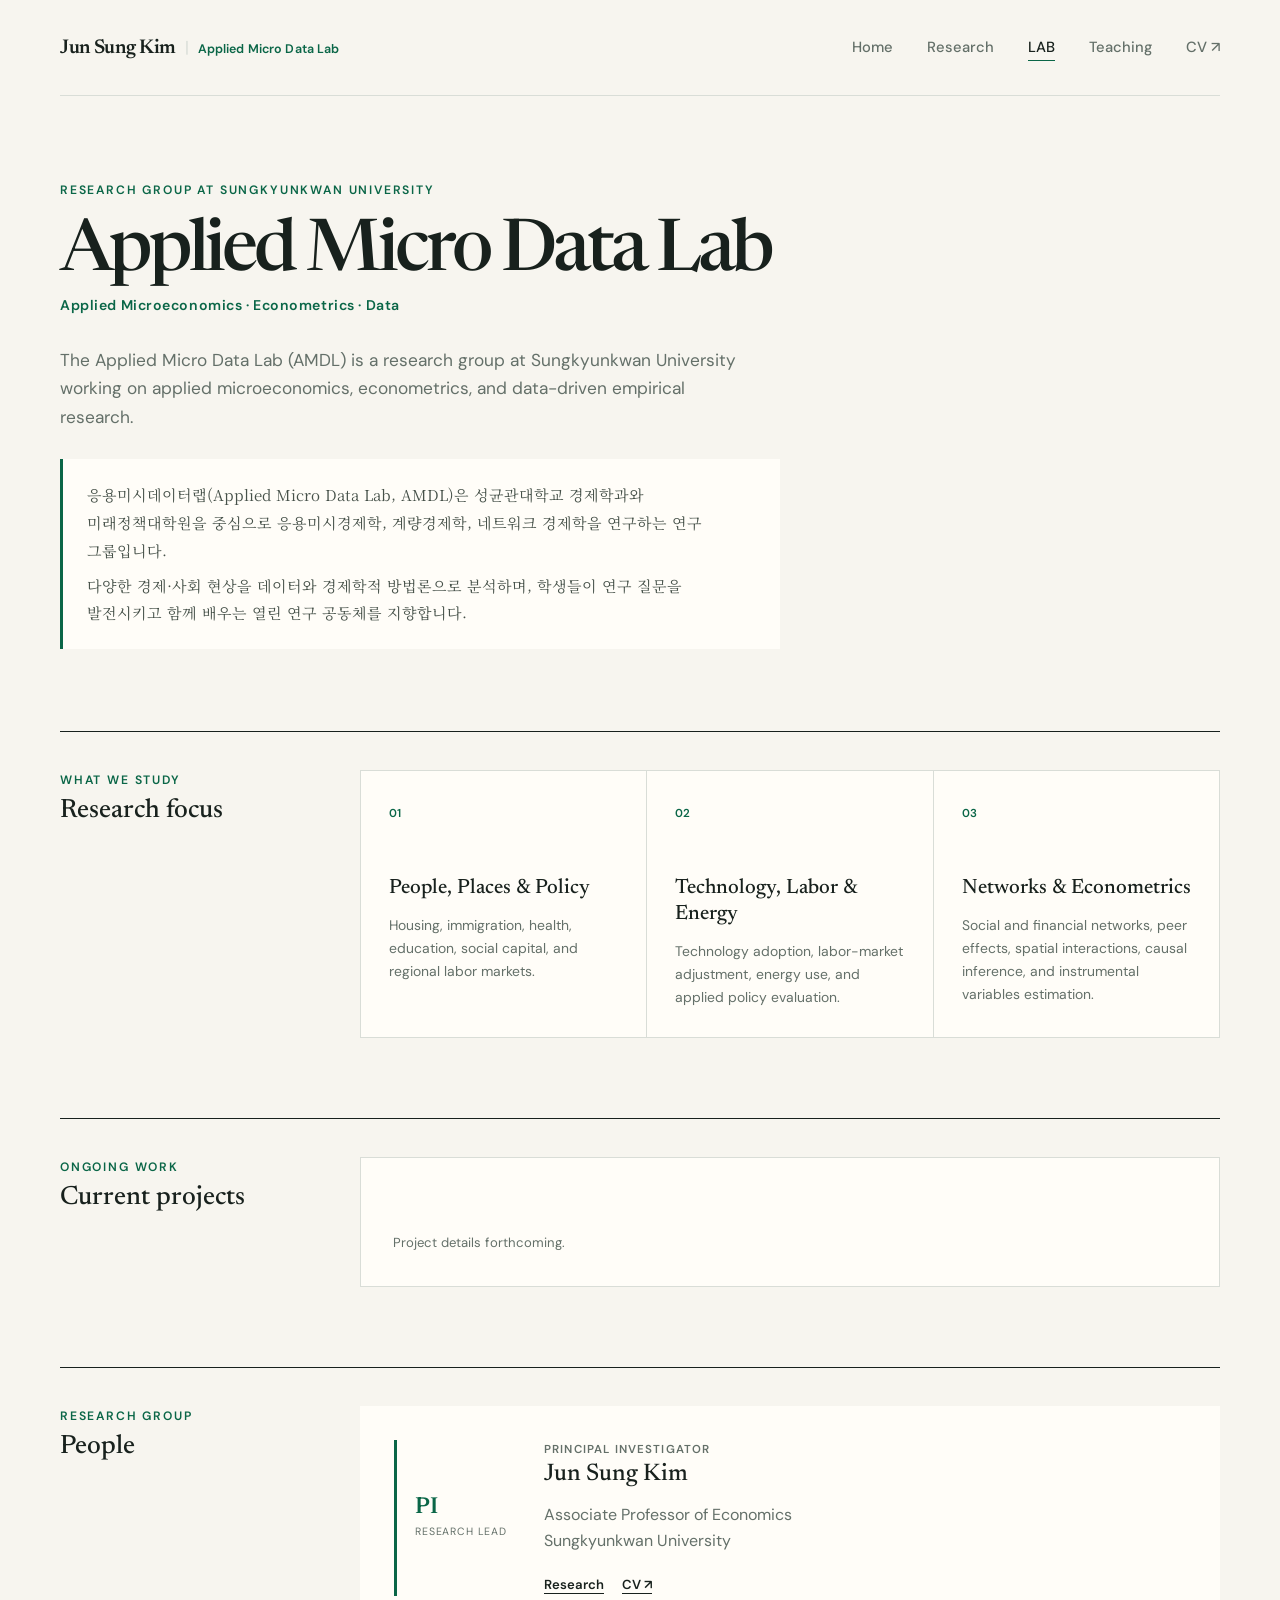
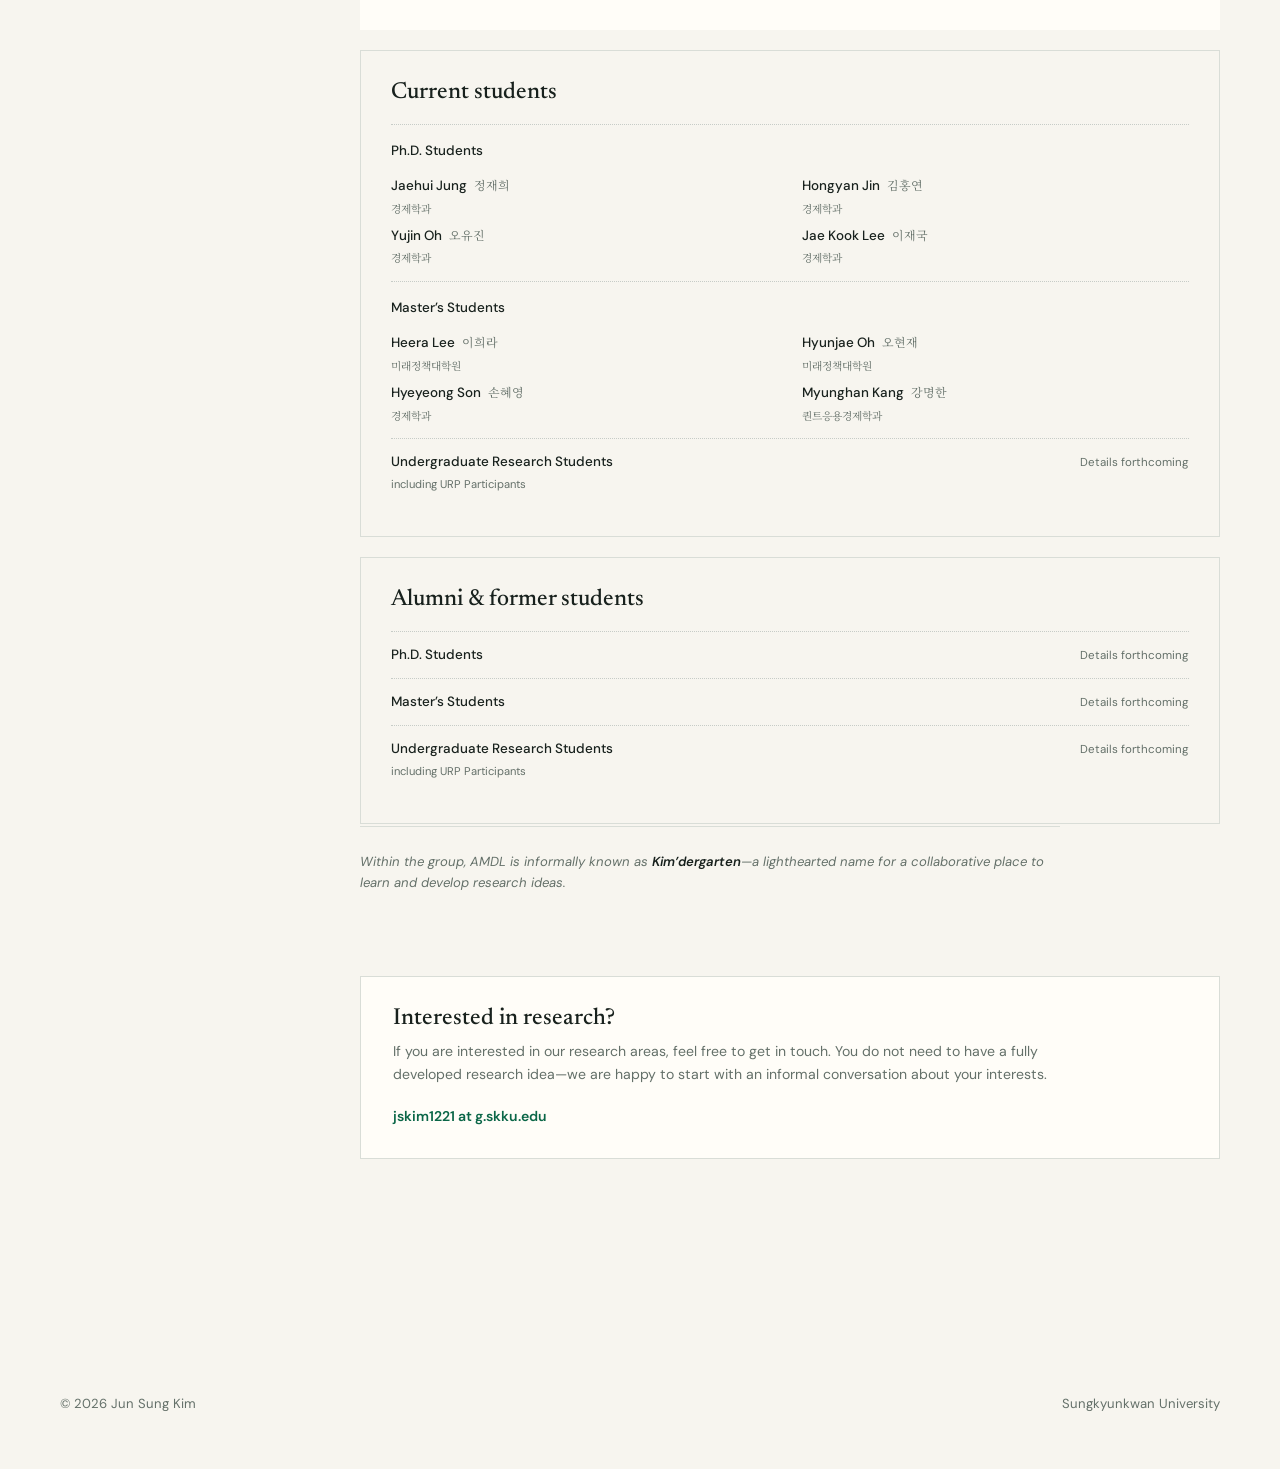
==== commit 2d8f1a78: "Add informal research invitation" ====
--- a/lab.html
+++ b/lab.html
@@ -91,7 +91,6 @@
             <div class="person-links">
               <a href="research.html">Research</a>
               <a href="assets/Jun_Sung_Kim_CV.pdf" target="_blank">CV ↗</a>
-              <a href="mailto:jskim1221@g.skku.edu">Email</a>
             </div>
           </div>
         </article>
@@ -131,6 +130,11 @@
         </div>
       </div>
       <p class="lab-nickname">Within the group, AMDL is informally known as <span data-lab-informal>Kim’dergarten</span>—a lighthearted name for a collaborative place to learn and develop research ideas.</p>
+      <aside class="research-invitation">
+        <h3>Interested in research?</h3>
+        <p>If you are interested in our research areas, feel free to get in touch. You do not need to have a fully developed research idea—we are happy to start with an informal conversation about your interests.</p>
+        <p class="invitation-email">jskim1221 at g.skku.edu</p>
+      </aside>
     </section>
 
   </main>
--- a/assets/style.css
+++ b/assets/style.css
@@ -246,6 +246,10 @@
 .empty-state p { margin: 0; color: var(--muted); font-size: 0.82rem; }
 .lab-nickname { grid-column: 2; max-width: 700px; margin: -48px 0 0; padding-top: 24px; border-top: 1px solid var(--line); color: var(--muted); font-size: 0.82rem; font-style: italic; }
 .lab-nickname span { color: var(--ink); font-weight: 600; }
+.research-invitation { grid-column: 2; margin-top: 32px; padding: 30px 32px; border: 1px solid var(--line); background: var(--surface); }
+.research-invitation h3 { margin: 0 0 10px; font: 500 1.45rem "Newsreader", serif; }
+.research-invitation > p { max-width: 700px; margin: 0; color: var(--muted); font-size: 0.88rem; }
+.research-invitation .invitation-email { margin-top: 18px; color: var(--accent); font-weight: 600; }
 
 @media (max-width: 800px) {
   .site-header { min-height: 78px; }
@@ -266,6 +270,7 @@
   .focus-grid article { min-height: 210px; }
   .people-content { grid-template-columns: 1fr; }
   .lab-nickname { grid-column: 1; margin-top: -34px; }
+  .research-invitation { grid-column: 1; }
 }
 
 @media (max-width: 520px) {
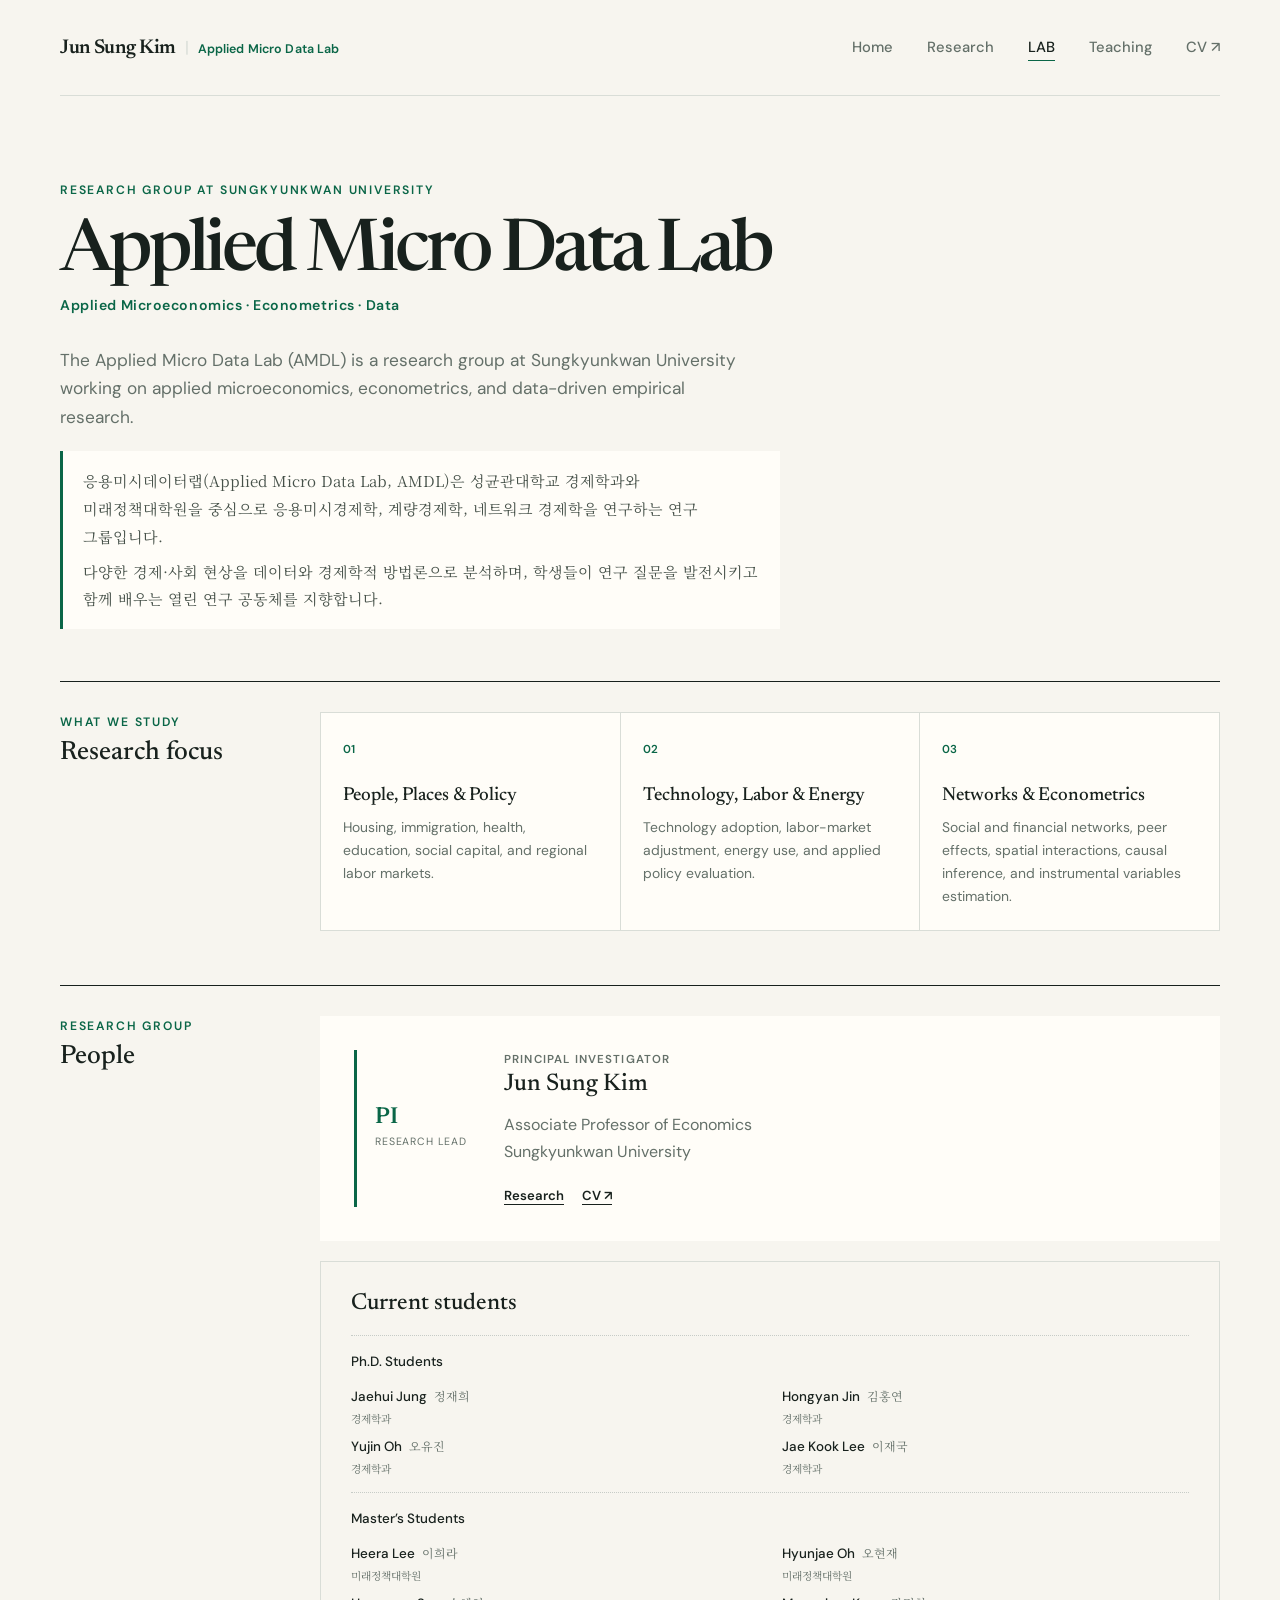
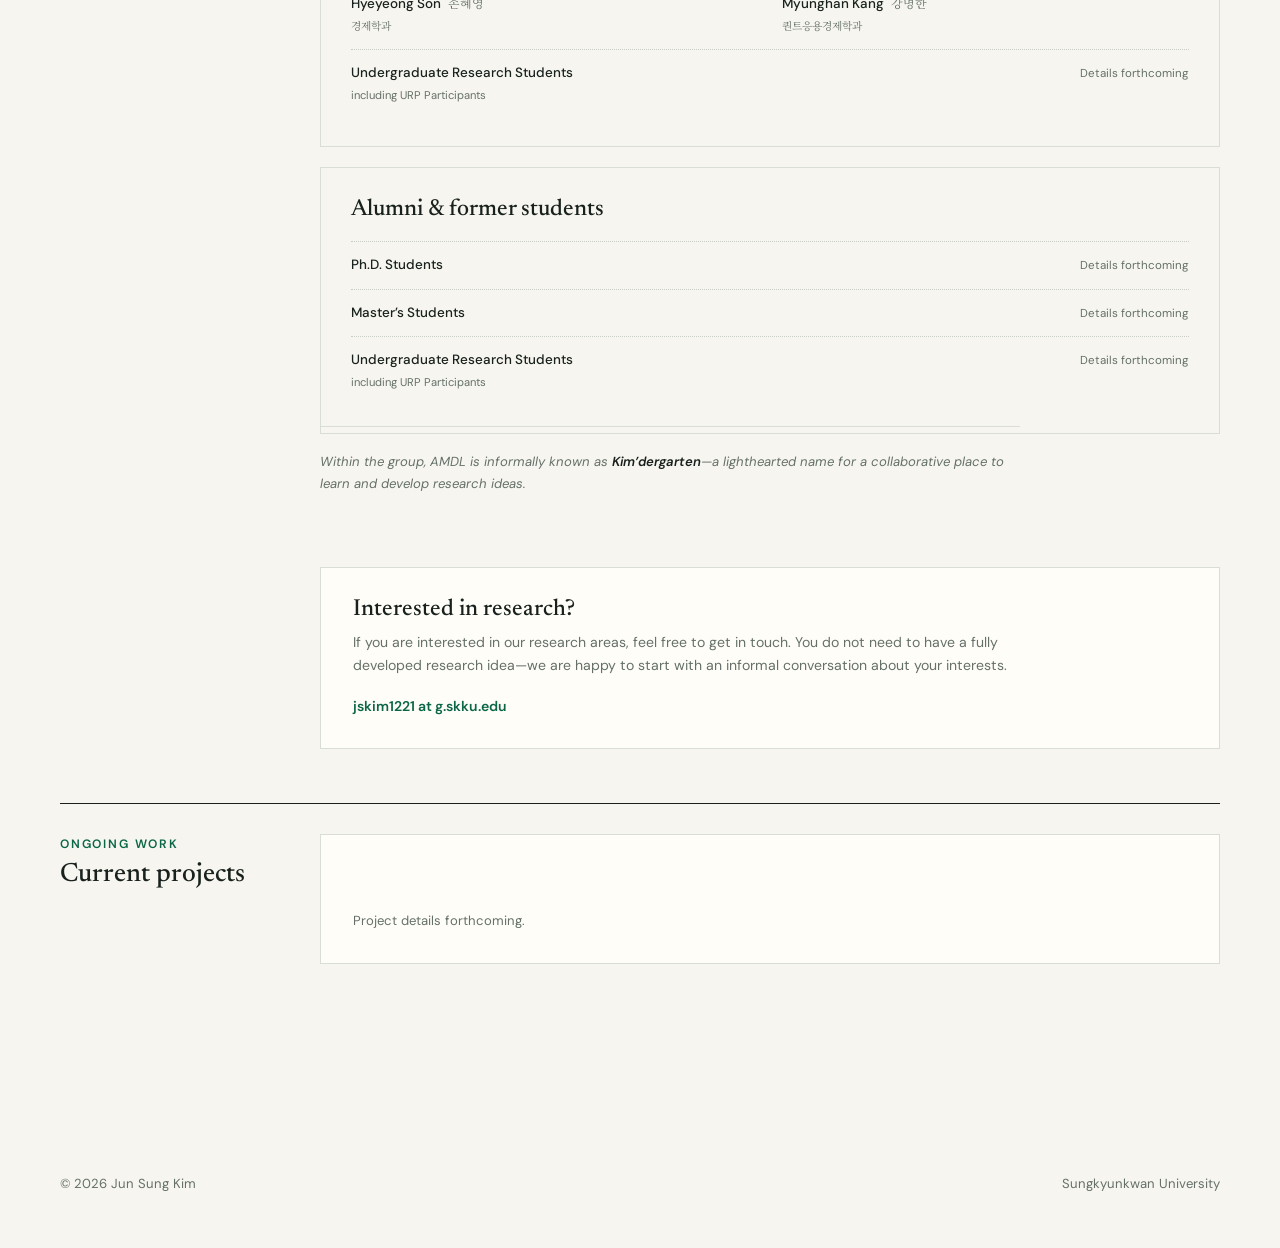
==== commit 31ae3044: "Compact lab overview and prioritize people" ====
--- a/lab.html
+++ b/lab.html
@@ -58,18 +58,6 @@
           <h3>Networks &amp; Econometrics</h3>
           <p>Social and financial networks, peer effects, spatial interactions, causal inference, and instrumental variables estimation.</p>
         </article>
-      </div>
-    </section>
-
-    <section class="lab-section projects-section" aria-labelledby="projects-title">
-      <div class="section-label">
-        <p class="small-label">Ongoing work</p>
-        <h2 id="projects-title">Current projects</h2>
-      </div>
-      <div class="project-list">
-        <div class="empty-state">
-          <p>Project details forthcoming.</p>
-        </div>
       </div>
     </section>
 
@@ -137,6 +125,18 @@
       </aside>
     </section>
 
+    <section class="lab-section projects-section" aria-labelledby="projects-title">
+      <div class="section-label">
+        <p class="small-label">Ongoing work</p>
+        <h2 id="projects-title">Current projects</h2>
+      </div>
+      <div class="project-list">
+        <div class="empty-state">
+          <p>Project details forthcoming.</p>
+        </div>
+      </div>
+    </section>
+
   </main>
 
   <footer class="site-footer"><p>© <span data-year></span> Jun Sung Kim</p><p>Sungkyunkwan University</p></footer>
--- a/assets/style.css
+++ b/assets/style.css
@@ -201,20 +201,20 @@
 .institution li strong { display: inline-block; min-width: 110px; color: var(--accent); font-size: 0.8rem; }
 .institution li span { float: right; color: var(--muted); font-size: 0.78rem; }
 
-.lab-heading { max-width: 850px; margin-bottom: 82px; }
+.lab-heading { max-width: 850px; margin-bottom: 52px; }
 .lab-heading h1 { margin: 18px 0 6px; font: 500 clamp(3rem, 5.6vw, 4.9rem)/0.98 "Newsreader", serif; letter-spacing: -0.055em; }
 .lab-tagline { margin: 0 0 28px; color: var(--accent); font-size: 0.88rem; font-weight: 600; letter-spacing: 0.04em; }
 .lab-introduction { max-width: 680px; margin: 0; color: var(--muted); font-size: 1.08rem; }
-.lab-introduction-ko { max-width: 720px; margin-top: 28px; padding: 22px 24px; border-left: 3px solid var(--accent); background: var(--surface); font-family: "Noto Serif KR", serif; word-break: keep-all; }
+.lab-introduction-ko { max-width: 720px; margin-top: 20px; padding: 16px 20px; border-left: 3px solid var(--accent); background: var(--surface); font-family: "Noto Serif KR", serif; word-break: keep-all; }
 .lab-introduction-ko p { margin: 0; color: #465149; font-size: 0.94rem; line-height: 1.85; }
 .lab-introduction-ko p + p { margin-top: 7px; }
-.lab-section { display: grid; grid-template-columns: 250px 1fr; gap: 50px; padding: 38px 0 80px; border-top: 1px solid var(--ink); }
+.lab-section { display: grid; grid-template-columns: 220px 1fr; gap: 40px; padding: 30px 0 54px; border-top: 1px solid var(--ink); }
 .section-label h2 { margin: 8px 0 0; font: 500 1.65rem "Newsreader", serif; }
 .section-label p { margin: 0; }
 .focus-grid { display: grid; grid-template-columns: repeat(3, 1fr); gap: 1px; background: var(--line); border: 1px solid var(--line); }
-.focus-grid article { min-height: 260px; padding: 28px; background: var(--surface); }
+.focus-grid article { min-height: 170px; padding: 22px; background: var(--surface); }
 .focus-grid article > span { color: var(--accent); font-size: 0.72rem; font-weight: 600; }
-.focus-grid h3 { margin: 50px 0 12px; font: 500 1.3rem/1.25 "Newsreader", serif; }
+.focus-grid h3 { margin: 22px 0 9px; font: 500 1.18rem/1.25 "Newsreader", serif; }
 .focus-grid p { margin: 0; color: var(--muted); font-size: 0.87rem; }
 .people-content { display: block; }
 .person-card { display: grid; grid-template-columns: 120px 1fr; gap: 30px; padding: 34px; background: var(--surface); }
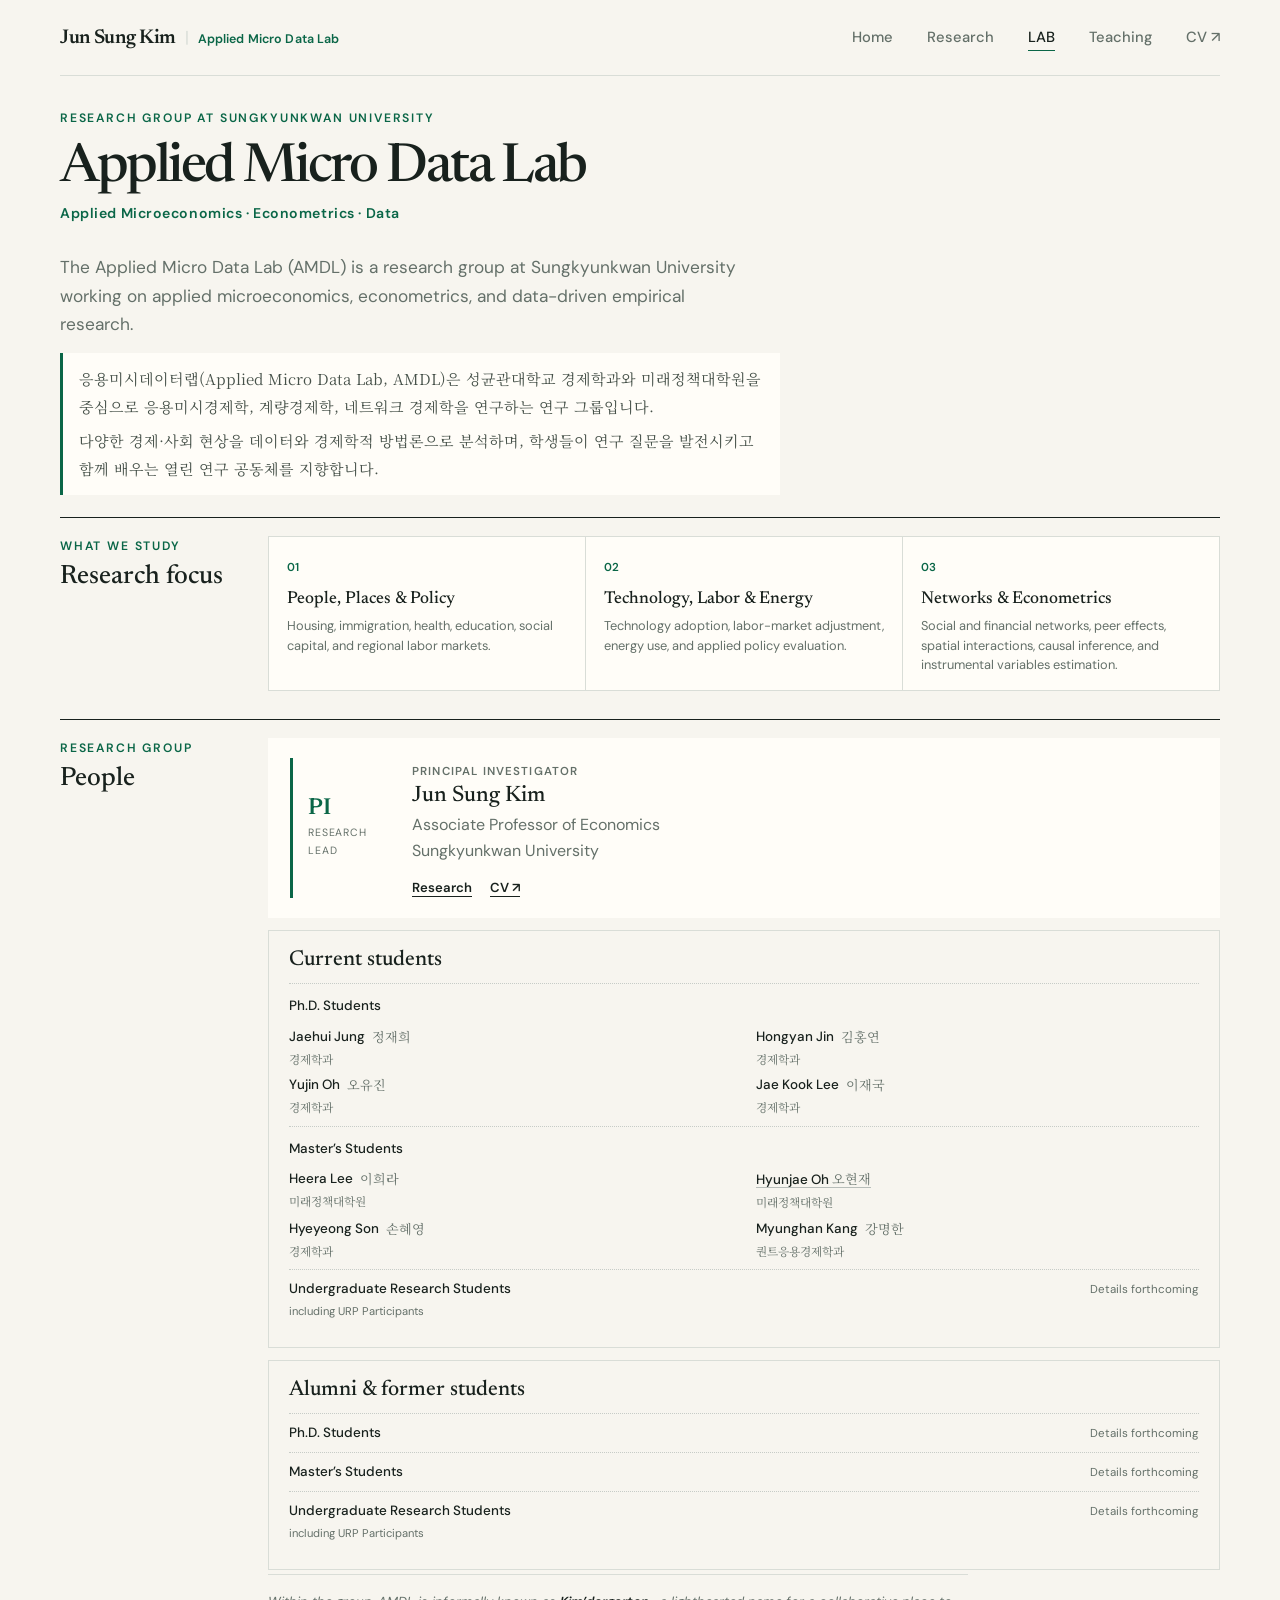
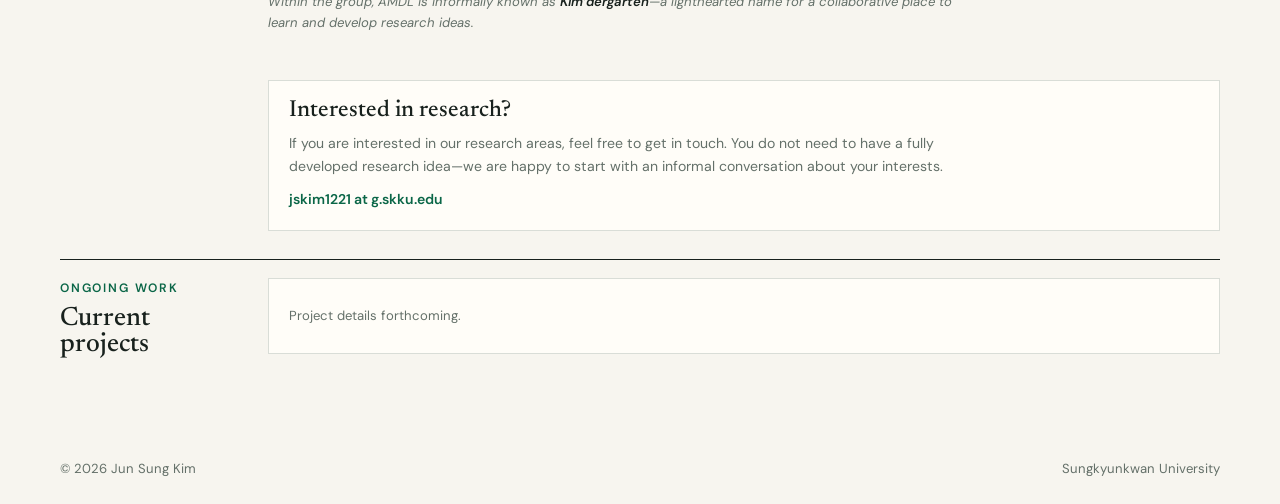
==== commit 98e055c6: "Link Hyunjae Oh profile" ====
--- a/lab.html
+++ b/lab.html
@@ -99,7 +99,7 @@
                 <span>Master’s Students</span>
                 <ul class="student-names">
                   <li><span>Heera Lee <small lang="ko">이희라</small></span><em lang="ko">미래정책대학원</em></li>
-                  <li><span>Hyunjae Oh <small lang="ko">오현재</small></span><em lang="ko">미래정책대학원</em></li>
+                  <li><span><a href="https://hyunjae-oh.github.io/" target="_blank" rel="noopener">Hyunjae Oh <small lang="ko">오현재</small></a></span><em lang="ko">미래정책대학원</em></li>
                   <li><span>Hyeyeong Son <small lang="ko">손혜영</small></span><em lang="ko">경제학과</em></li>
                   <li><span>Myunghan Kang <small lang="ko">강명한</small></span><em lang="ko">퀀트응용경제학과</em></li>
                 </ul>
--- a/assets/style.css
+++ b/assets/style.css
@@ -27,7 +27,7 @@
 
 .site-header {
   width: min(calc(100% - 48px), var(--max-width));
-  min-height: 96px;
+  min-height: 76px;
   margin: 0 auto;
   display: flex;
   align-items: center;
@@ -65,8 +65,8 @@
 main, .site-footer { width: min(calc(100% - 48px), var(--max-width)); margin-inline: auto; }
 
 .hero {
-  min-height: 490px;
-  padding: 92px 0 72px;
+  min-height: 0;
+  padding: 28px 0 34px;
   position: relative;
   overflow: hidden;
 }
@@ -93,12 +93,12 @@
 }
 
 .hero h1, .page-heading h1 {
-  margin: 18px 0 24px;
+  margin: 10px 0 14px;
   font: 500 clamp(4.3rem, 9vw, 7.6rem)/0.84 "Newsreader", serif;
   letter-spacing: -0.065em;
 }
 
-.hero h1 { font-size: clamp(3rem, 5.6vw, 4.9rem); }
+.hero h1 { font-size: clamp(2.6rem, 4.3vw, 3.7rem); }
 
 .hero h1 span {
   color: var(--accent);
@@ -115,7 +115,7 @@
   font: 500 clamp(1.2rem, 2vw, 1.55rem)/1.5 "Newsreader", serif;
 }
 
-.hero-actions { display: flex; gap: 12px; margin-top: 38px; }
+.hero-actions { display: flex; gap: 12px; margin-top: 18px; }
 
 .button {
   display: inline-flex;
@@ -141,11 +141,11 @@
   border-bottom: 1px solid var(--line);
 }
 
-.feature-card, .contact-card { min-height: 310px; padding: 40px; }
+.feature-card, .contact-card { min-height: 190px; padding: 24px; }
 .feature-card { border-right: 1px solid var(--line); }
-.feature-card h2 { margin: 18px 0 12px; font: 500 2rem "Newsreader", serif; }
+.feature-card h2 { margin: 6px 0 10px; font: 500 1.8rem "Newsreader", serif; }
 .feature-card p { max-width: 340px; color: var(--muted); }
-.text-link { display: inline-block; margin-top: 14px; font-weight: 600; text-decoration: none; }
+.text-link { display: inline-block; margin-top: 8px; font-weight: 600; text-decoration: none; }
 .text-link span { color: var(--accent); margin-left: 6px; }
 
 .contact-card {
@@ -161,7 +161,7 @@
 .contact-card a { font-weight: 600; text-underline-offset: 4px; }
 
 .site-footer {
-  min-height: 130px;
+  min-height: 70px;
   display: flex;
   align-items: center;
   justify-content: space-between;
@@ -169,16 +169,16 @@
   font-size: 0.82rem;
 }
 
-.page-shell { padding: 72px 0 100px; }
-.page-heading { max-width: 800px; margin-bottom: 72px; }
-.page-heading h1 { font-size: clamp(2.9rem, 5.5vw, 4.8rem); }
+.page-shell { padding: 20px 0 48px; }
+.page-heading { max-width: 800px; margin-bottom: 28px; }
+.page-heading h1 { font-size: clamp(2.5rem, 4.2vw, 3.6rem); }
 .page-heading > p:last-child { max-width: 620px; color: var(--muted); font-size: 1.12rem; }
 
-.research-section { display: grid; grid-template-columns: 250px 1fr; gap: 50px; padding-top: 32px; border-top: 1px solid var(--ink); }
-.research-section + .research-section { margin-top: 100px; }
+.research-section { display: grid; grid-template-columns: 200px 1fr; gap: 32px; padding-top: 18px; border-top: 1px solid var(--ink); }
+.research-section + .research-section { margin-top: 40px; }
 .research-section > h2 { margin: 0; font: 500 1.6rem "Newsreader", serif; }
 .publication-list { margin: 0; padding: 0; list-style: none; }
-.publication-list li { display: grid; grid-template-columns: 68px 1fr; gap: 22px; padding: 0 0 34px; margin-bottom: 34px; border-bottom: 1px solid var(--line); }
+.publication-list li { display: grid; grid-template-columns: 56px 1fr; gap: 16px; padding: 0 0 16px; margin-bottom: 16px; border-bottom: 1px solid var(--line); }
 .pub-year { color: var(--accent); font-size: 0.8rem; font-weight: 600; }
 .publication-list h3, .paper-card h3 { margin: -6px 0 8px; font: 500 1.38rem/1.35 "Newsreader", serif; }
 .publication-list h3 a { text-decoration: none; transition: color 160ms ease; }
@@ -187,89 +187,91 @@
 .publication-list p, .paper-card p { margin: 0; color: var(--muted); font-size: 0.9rem; }
 
 .working-paper-list { display: grid; gap: 14px; }
-.paper-card { display: flex; gap: 32px; align-items: center; justify-content: space-between; padding: 32px; background: var(--surface); }
+.paper-card { display: flex; gap: 24px; align-items: center; justify-content: space-between; padding: 18px 20px; background: var(--surface); }
 .paper-card .button { flex: 0 0 auto; }
-.paper-card .paper-status { display: inline-block; margin-top: 14px; padding: 4px 8px; color: var(--accent); background: var(--accent-light); font-size: 0.68rem; font-weight: 600; letter-spacing: 0.06em; text-transform: uppercase; }
+.paper-card .paper-status { display: inline; margin: 0 0 0 4px; padding: 0; border: 0; border-radius: 0; color: #a5aaa7; background: none; font-size: 0.7rem; font-style: normal; font-weight: 400; letter-spacing: 0; text-transform: none; white-space: nowrap; }
 
 .teaching-list { border-top: 1px solid var(--ink); }
-.institution { display: grid; grid-template-columns: 320px 1fr; gap: 50px; padding: 48px 0; border-bottom: 1px solid var(--line); }
+.institution { display: grid; grid-template-columns: 250px 1fr; gap: 32px; padding: 22px 0; border-bottom: 1px solid var(--line); }
 .institution-heading > span { color: var(--accent); font-size: 0.72rem; font-weight: 600; letter-spacing: 0.12em; text-transform: uppercase; }
 .institution h2 { margin: 8px 0 0; font: 500 1.65rem "Newsreader", serif; }
 .institution ul { margin: 0; padding: 0; list-style: none; }
-.institution li { padding: 13px 0; border-bottom: 1px dotted #c7ccc7; }
+.institution li { padding: 6px 0; border-bottom: 1px dotted #c7ccc7; }
 .institution li:last-child { border: 0; }
 .institution li strong { display: inline-block; min-width: 110px; color: var(--accent); font-size: 0.8rem; }
 .institution li span { float: right; color: var(--muted); font-size: 0.78rem; }
 
-.lab-heading { max-width: 850px; margin-bottom: 52px; }
-.lab-heading h1 { margin: 18px 0 6px; font: 500 clamp(3rem, 5.6vw, 4.9rem)/0.98 "Newsreader", serif; letter-spacing: -0.055em; }
+.lab-heading { max-width: 850px; margin-bottom: 22px; }
+.lab-heading h1 { margin: 14px 0 6px; font: 500 clamp(2.5rem, 4.2vw, 3.6rem)/1 "Newsreader", serif; letter-spacing: -0.045em; }
 .lab-tagline { margin: 0 0 28px; color: var(--accent); font-size: 0.88rem; font-weight: 600; letter-spacing: 0.04em; }
 .lab-introduction { max-width: 680px; margin: 0; color: var(--muted); font-size: 1.08rem; }
-.lab-introduction-ko { max-width: 720px; margin-top: 20px; padding: 16px 20px; border-left: 3px solid var(--accent); background: var(--surface); font-family: "Noto Serif KR", serif; word-break: keep-all; }
+.lab-introduction-ko { max-width: 720px; margin-top: 14px; padding: 12px 16px; border-left: 3px solid var(--accent); background: var(--surface); font-family: "Noto Serif KR", serif; word-break: keep-all; }
 .lab-introduction-ko p { margin: 0; color: #465149; font-size: 0.94rem; line-height: 1.85; }
 .lab-introduction-ko p + p { margin-top: 7px; }
-.lab-section { display: grid; grid-template-columns: 220px 1fr; gap: 40px; padding: 30px 0 54px; border-top: 1px solid var(--ink); }
+.lab-section { display: grid; grid-template-columns: 180px 1fr; gap: 28px; padding: 18px 0 28px; border-top: 1px solid var(--ink); }
 .section-label h2 { margin: 8px 0 0; font: 500 1.65rem "Newsreader", serif; }
 .section-label p { margin: 0; }
 .focus-grid { display: grid; grid-template-columns: repeat(3, 1fr); gap: 1px; background: var(--line); border: 1px solid var(--line); }
-.focus-grid article { min-height: 170px; padding: 22px; background: var(--surface); }
+.focus-grid article { min-height: 128px; padding: 16px 18px; background: var(--surface); }
 .focus-grid article > span { color: var(--accent); font-size: 0.72rem; font-weight: 600; }
-.focus-grid h3 { margin: 22px 0 9px; font: 500 1.18rem/1.25 "Newsreader", serif; }
-.focus-grid p { margin: 0; color: var(--muted); font-size: 0.87rem; }
+.focus-grid h3 { margin: 10px 0 6px; font: 500 1.08rem/1.22 "Newsreader", serif; }
+.focus-grid p { margin: 0; color: var(--muted); font-size: 0.8rem; line-height: 1.5; }
 .people-content { display: block; }
-.person-card { display: grid; grid-template-columns: 120px 1fr; gap: 30px; padding: 34px; background: var(--surface); }
-.person-marker { min-height: 100px; padding-left: 18px; border-left: 3px solid var(--accent); display: flex; flex-direction: column; justify-content: center; }
+.person-card { display: grid; grid-template-columns: 100px 1fr; gap: 22px; padding: 20px 22px; background: var(--surface); }
+.person-marker { min-height: 76px; padding-left: 15px; border-left: 3px solid var(--accent); display: flex; flex-direction: column; justify-content: center; }
 .person-marker span { color: var(--accent); font: 600 1.45rem "Newsreader", serif; }
 .person-marker small { margin-top: 4px; color: var(--muted); font-size: 0.66rem; letter-spacing: 0.08em; text-transform: uppercase; }
 .person-role { margin: 0 0 3px; color: var(--accent); font-size: 0.72rem; font-weight: 600; letter-spacing: 0.1em; text-transform: uppercase; }
-.person-card h3, .students-note h3 { margin: 0 0 8px; font: 500 1.5rem "Newsreader", serif; }
-.person-card p, .students-note p { color: var(--muted); }
-.person-links { display: flex; gap: 18px; margin-top: 20px; }
+.person-card h3, .students-note h3 { margin: 0 0 5px; font: 500 1.4rem "Newsreader", serif; }
+.person-card p, .students-note p { margin: 4px 0; color: var(--muted); }
+.person-links { display: flex; gap: 18px; margin-top: 12px; }
 .person-links a { font-size: 0.82rem; font-weight: 600; text-underline-offset: 4px; }
-.people-groups { display: grid; gap: 20px; margin-top: 20px; }
-.student-group { padding: 30px; border: 1px solid var(--line); }
+.people-groups { display: grid; gap: 12px; margin-top: 12px; }
+.student-group { padding: 18px 20px; border: 1px solid var(--line); }
 .student-group .small-label { margin: 0 0 6px; }
-.student-group h3 { margin: 0 0 20px; font: 500 1.45rem "Newsreader", serif; }
+.student-group h3 { margin: 0 0 12px; font: 500 1.35rem "Newsreader", serif; }
 .student-categories { margin: 0; padding: 0; list-style: none; }
-.student-categories li { display: flex; align-items: baseline; justify-content: space-between; gap: 20px; padding: 12px 0; border-top: 1px dotted #c7ccc7; }
+.student-categories li { display: flex; align-items: baseline; justify-content: space-between; gap: 20px; padding: 8px 0; border-top: 1px dotted #c7ccc7; }
 .student-categories span { font-size: 0.84rem; font-weight: 500; }
 .student-categories small { display: block; margin-top: 2px; color: var(--muted); font-size: 0.7rem; font-weight: 400; }
 .student-categories em { flex: 0 0 auto; color: var(--muted); font-size: 0.72rem; font-style: normal; }
 .student-categories .student-category-with-names { display: block; }
-.student-names { display: grid; grid-template-columns: repeat(2, minmax(0, 1fr)); gap: 8px 24px; margin: 12px 0 2px; padding: 0; list-style: none; }
-.student-names li { display: block; padding: 0; border: 0; font-size: 0.82rem; }
+.student-names { display: grid; grid-template-columns: repeat(2, minmax(0, 1fr)); gap: 5px 24px; margin: 7px 0 0; padding: 0; list-style: none; }
+.student-names li { display: block; padding: 0; border: 0; font-size: 0.9rem; }
 .student-names li > span { display: flex; gap: 7px; }
-.student-names li small { display: inline; margin: 0; font-family: "Noto Serif KR", serif; font-size: 0.75rem; }
-.student-names li > em { display: block; margin-top: 2px; font-family: "Noto Serif KR", serif; font-size: 0.67rem; }
+.student-names li > span a { color: inherit; text-decoration-color: #b7bdb9; text-underline-offset: 3px; }
+.student-names li > span a:hover { color: var(--accent); text-decoration-color: var(--accent); }
+.student-names li small { display: inline; margin: 0; font-family: "Noto Serif KR", serif; font-size: 0.82rem; }
+.student-names li > em { display: block; margin-top: 2px; font-family: "Noto Serif KR", serif; font-size: 0.73rem; }
 .project-list { min-width: 0; }
-.empty-state { min-height: 130px; padding: 32px; display: flex; align-items: flex-end; border: 1px solid var(--line); background: var(--surface); }
+.empty-state { min-height: 76px; padding: 20px; display: flex; align-items: center; border: 1px solid var(--line); background: var(--surface); }
 .empty-state p { margin: 0; color: var(--muted); font-size: 0.82rem; }
-.lab-nickname { grid-column: 2; max-width: 700px; margin: -48px 0 0; padding-top: 24px; border-top: 1px solid var(--line); color: var(--muted); font-size: 0.82rem; font-style: italic; }
+.lab-nickname { grid-column: 2; max-width: 700px; margin: -24px 0 0; padding-top: 16px; border-top: 1px solid var(--line); color: var(--muted); font-size: 0.82rem; font-style: italic; }
 .lab-nickname span { color: var(--ink); font-weight: 600; }
-.research-invitation { grid-column: 2; margin-top: 32px; padding: 30px 32px; border: 1px solid var(--line); background: var(--surface); }
+.research-invitation { grid-column: 2; margin-top: 18px; padding: 18px 20px; border: 1px solid var(--line); background: var(--surface); }
 .research-invitation h3 { margin: 0 0 10px; font: 500 1.45rem "Newsreader", serif; }
 .research-invitation > p { max-width: 700px; margin: 0; color: var(--muted); font-size: 0.88rem; }
-.research-invitation .invitation-email { margin-top: 18px; color: var(--accent); font-weight: 600; }
+.research-invitation .invitation-email { margin-top: 10px; color: var(--accent); font-weight: 600; }
 
 @media (max-width: 800px) {
-  .site-header { min-height: 78px; }
+  .site-header { min-height: 68px; }
   .menu-toggle { display: block; padding: 9px 0; border: 0; color: var(--ink); background: none; font: 600 0.85rem "DM Sans", sans-serif; }
-  .site-nav { display: none; position: absolute; z-index: 10; top: 78px; left: 0; width: 100%; padding: 22px 24px 28px; background: var(--paper); border-bottom: 1px solid var(--line); flex-direction: column; align-items: flex-start; gap: 18px; }
+  .site-nav { display: none; position: absolute; z-index: 10; top: 68px; left: 0; width: 100%; padding: 20px 24px 24px; background: var(--paper); border-bottom: 1px solid var(--line); flex-direction: column; align-items: flex-start; gap: 16px; }
   .site-nav.open { display: flex; }
-  .hero { min-height: auto; padding: 64px 0; }
+  .hero { min-height: auto; padding: 22px 0 30px; }
   .hero::after { width: 280px; height: 280px; right: -150px; top: 80px; }
-  .hero h1 { font-size: clamp(2.9rem, 13vw, 4.2rem); }
+  .hero h1 { font-size: clamp(2.5rem, 11vw, 3.4rem); }
   .home-grid { grid-template-columns: 1fr; }
   .feature-card { border-right: 0; border-bottom: 1px solid var(--line); }
-  .page-shell { padding-top: 58px; }
-  .page-heading { margin-bottom: 54px; }
+  .page-shell { padding-top: 18px; }
+  .page-heading { margin-bottom: 26px; }
   .research-section, .institution { grid-template-columns: 1fr; gap: 30px; }
   .paper-card { align-items: flex-start; flex-direction: column; }
   .lab-section { grid-template-columns: 1fr; gap: 28px; }
   .focus-grid { grid-template-columns: 1fr; }
-  .focus-grid article { min-height: 210px; }
+  .focus-grid article { min-height: auto; }
   .people-content { grid-template-columns: 1fr; }
-  .lab-nickname { grid-column: 1; margin-top: -34px; }
+  .lab-nickname { grid-column: 1; margin-top: -16px; }
   .research-invitation { grid-column: 1; }
 }
 
@@ -282,7 +284,7 @@
   .institution li span { float: none; display: block; margin-top: 3px; }
   .site-footer { align-items: flex-start; flex-direction: column; justify-content: center; gap: 2px; }
   .site-footer p { margin: 0; }
-  .lab-heading h1 { font-size: clamp(2.8rem, 13vw, 4rem); }
+  .lab-heading h1 { font-size: clamp(2.5rem, 11vw, 3.4rem); }
   .person-card { grid-template-columns: 1fr; }
   .person-marker { min-height: 70px; }
   .student-categories li { align-items: flex-start; flex-direction: column; gap: 2px; }
